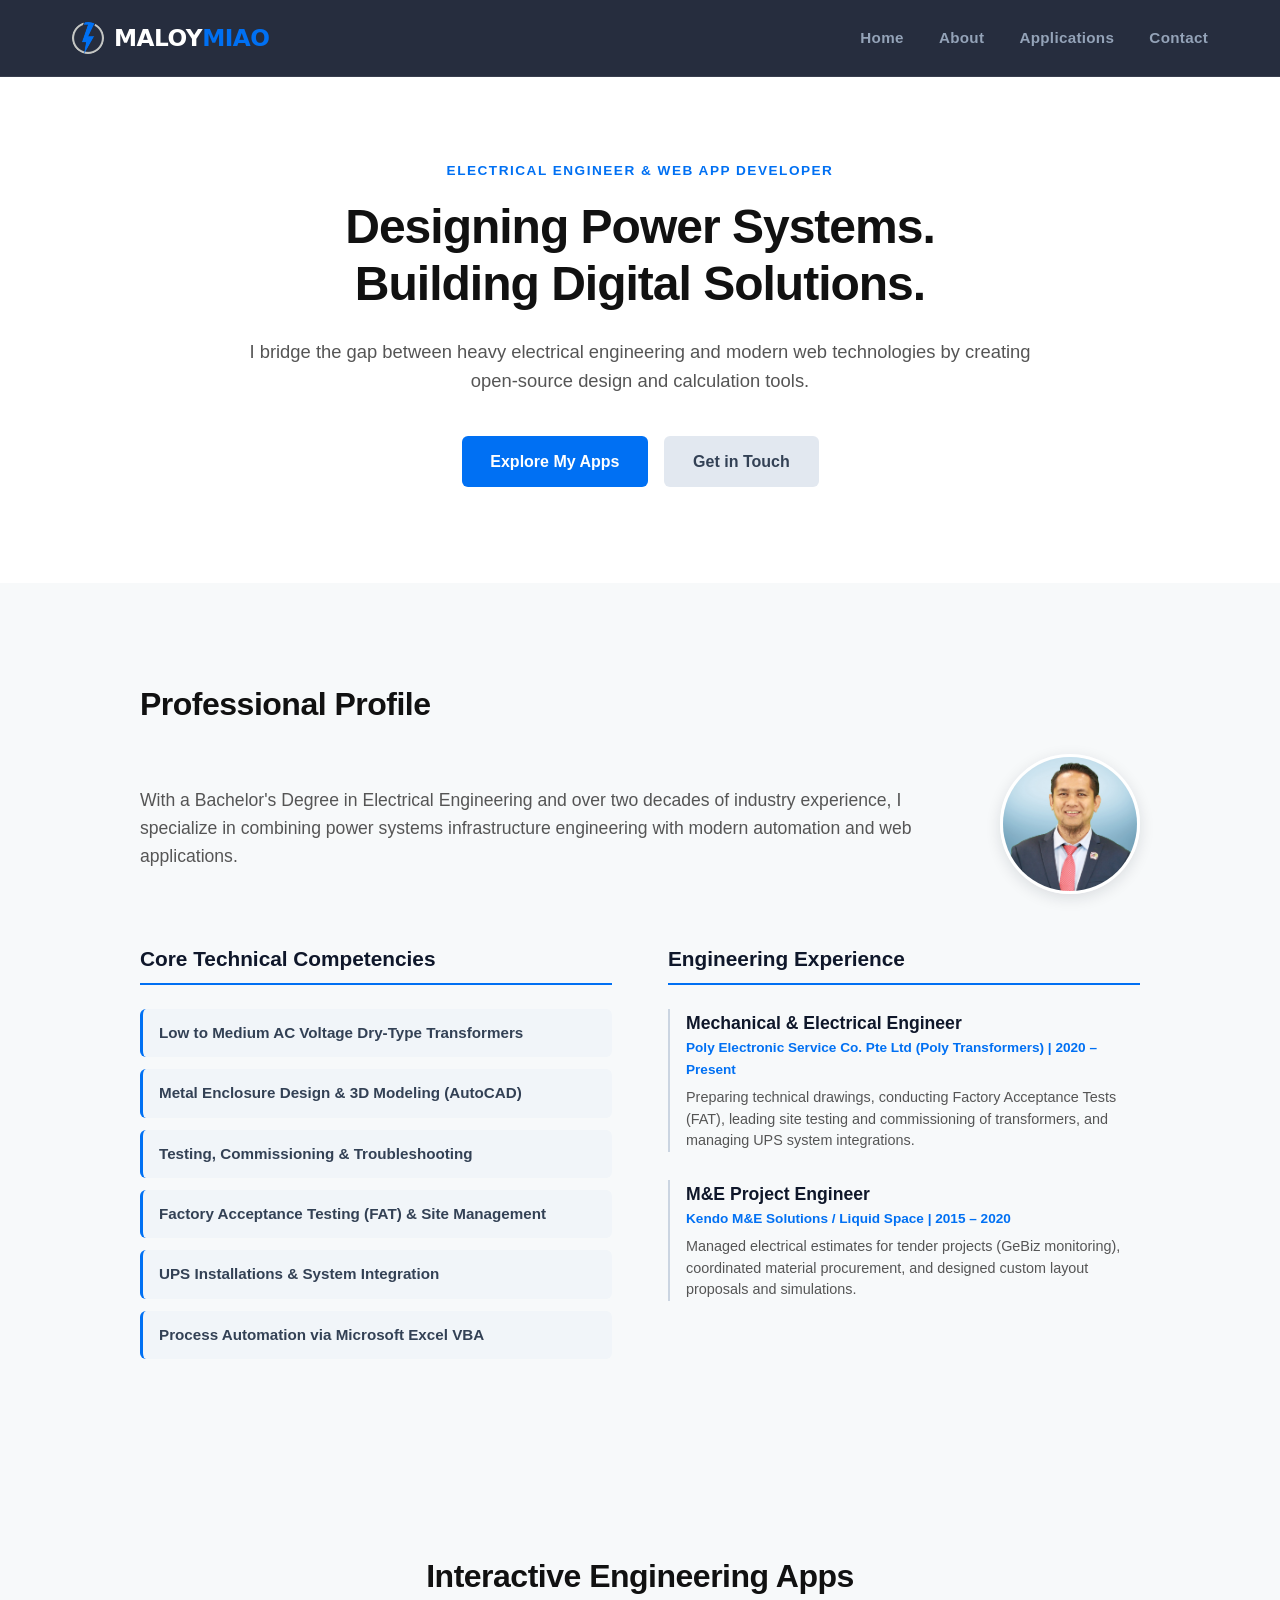
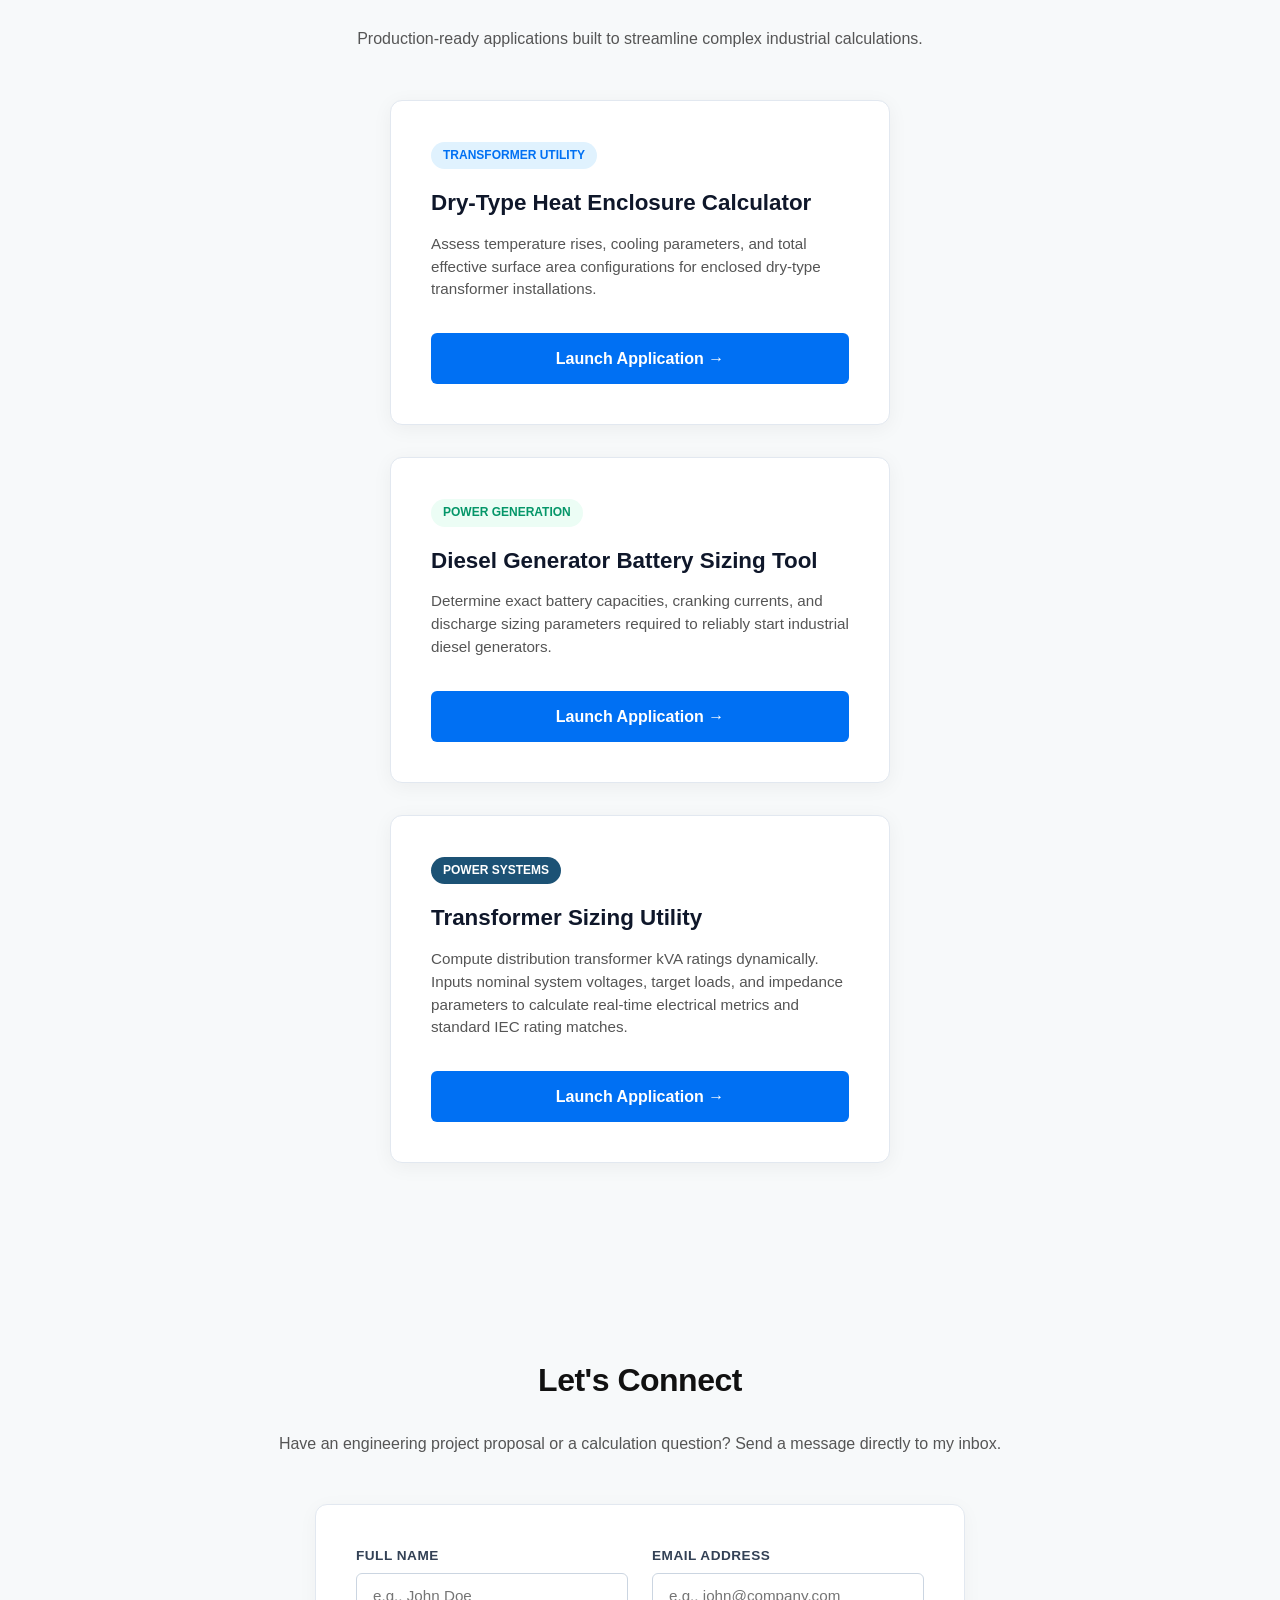
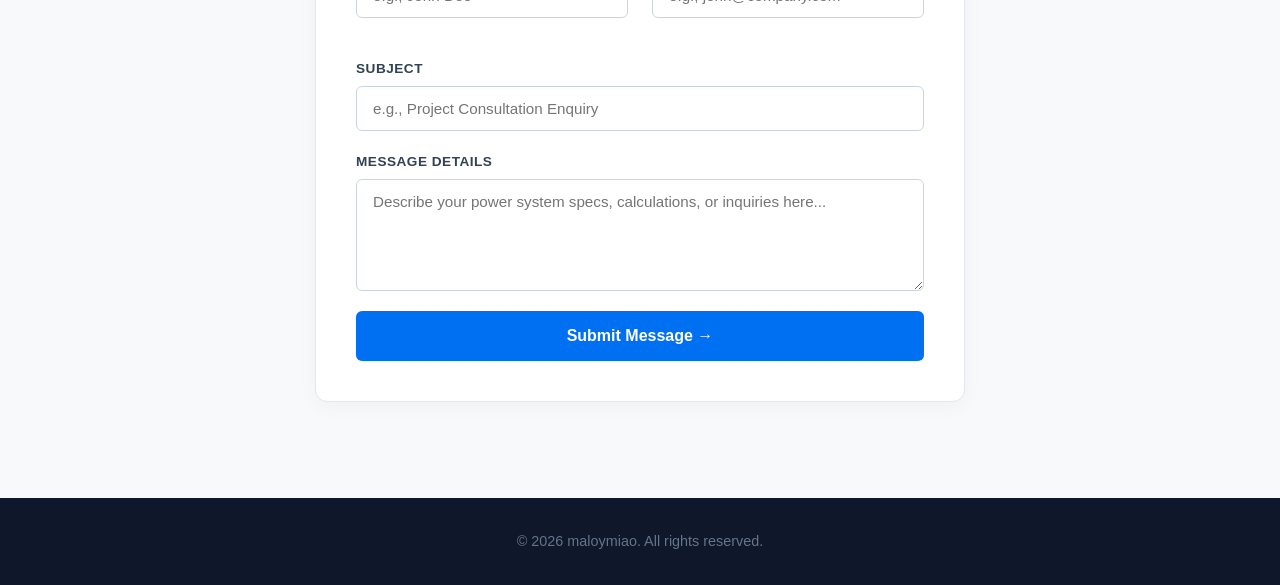
==== index.html @ cc3f3208 "Add files via upload" ====
<!DOCTYPE html>
<html lang="en">
<head>
    <meta charset="UTF-8">
    <meta name="viewport" content="width=device-width, initial-scale=1.0">
    <title>Maloy Miao | Electrical Engineer & Developer</title>
    <link rel="stylesheet" href="styles.css">
</head>
<body>

    <!-- Navigation Bar -->
    <header>
        <nav class="navbar">
        <!-- Responsive Logo Image and Brand Text Block -->
        <a href="#" style="display: flex; align-items: center; gap: 10px; text-decoration: none !important;">
            <img src="my-logo.png" alt="MaloyMiao Logo" style="width: 32px; height: 32px; object-fit: contain; border-radius: 50%;">
            <span style="color: #ffffff !important; font-size: 1.45rem !important; font-weight: 900 !important; text-transform: uppercase !important; font-family: system-ui, -apple-system, sans-serif !important; letter-spacing: -0.5px !important;">
                MALOY<b style="color: #0070f3 !important; font-weight: 900 !important;">MIAO</b>
            </span>
        </a>

            <ul class="nav-links">
                <li><a href="#home">Home</a></li>
                <li><a href="#about">About</a></li>
                <li><a href="#applications">Applications</a></li>
                <li><a href="#contact">Contact</a></li>
            </ul>
        </nav>
    </header>

    <!-- Hero Section -->
    <section id="home" class="hero-section">
        <div class="hero-container">
            <p class="hero-subtitle">Electrical Engineer & Web App Developer</p>
            <h1 class="hero-title">Designing Power Systems.<br>Building Digital Solutions.</h1>
            <p class="hero-description">I bridge the gap between heavy electrical engineering and modern web technologies by creating open-source design and calculation tools.</p>
            <div class="hero-buttons">
                <a href="#applications" class="btn btn-primary">Explore My Apps</a>
                <a href="#contact" class="btn btn-secondary">Get in Touch</a>
            </div>
        </div>
    </section>

    <!-- Professional Profile Section -->
    <section id="about" class="about-section">
        <div class="section-container text-left-align">
            <h2>Professional Profile</h2>
            
            <!-- Top Layout Row: Bio Intro text next to your Photo -->
            <div class="profile-intro-row">
                <p class="section-intro">With a Bachelor's Degree in Electrical Engineering and over two decades of industry experience, I specialize in combining power systems infrastructure engineering with modern automation and web applications.</p>
                
                <div class="profile-photo-wrapper">
                    <img src="profile.jpg" alt="Marlon Cabargada" class="profile-inline-image">
                </div>
            </div>
            
            <!-- Bottom Layout Row: Two Columns for Core Competencies and Experience -->
            <div class="about-flex-layout">
                <!-- Left Column: Core Focus Areas -->
                <div class="about-column">
                    <h3>Core Technical Competencies</h3>
                    <ul class="skills-tags-list">
                        <li>Low to Medium AC Voltage Dry-Type Transformers</li>
                        <li>Metal Enclosure Design & 3D Modeling (AutoCAD)</li>
                        <li>Testing, Commissioning & Troubleshooting</li>
                        <li>Factory Acceptance Testing (FAT) & Site Management</li>
                        <li>UPS Installations & System Integration</li>
                        <li>Process Automation via Microsoft Excel VBA</li>
                    </ul>
                </div>

                <!-- Right Column: Timeline History -->
                <div class="about-column">
                    <h3>Engineering Experience</h3>
                    <div class="timeline-item">
                        <h4>Mechanical & Electrical Engineer</h4>
                        <p class="company-sub">Poly Electronic Service Co. Pte Ltd (Poly Transformers) | 2020 – Present</p>
                        <p class="role-desc">Preparing technical drawings, conducting Factory Acceptance Tests (FAT), leading site testing and commissioning of transformers, and managing UPS system integrations.</p>
                    </div>
                    <div class="timeline-item">
                        <h4>M&E Project Engineer</h4>
                        <p class="company-sub">Kendo M&E Solutions / Liquid Space | 2015 – 2020</p>
                        <p class="role-desc">Managed electrical estimates for tender projects (GeBiz monitoring), coordinated material procurement, and designed custom layout proposals and simulations.</p>
                    </div>
                </div>
            </div>
        </div>
    </section>

        <!-- Engineering Utilities Section -->
    <section id="applications" class="apps-section">
        <div class="section-container">
            <h2>Interactive Engineering Apps</h2>
            <p class="section-subtitle">Production-ready applications built to streamline complex industrial calculations.</p>
            
            <div class="apps-grid">
                <!-- App Link Card 1: Transformer Heat Enclosure -->
                <div class="app-link-card">
                    <div class="card-badge">Transformer Utility</div>
                    <h3>Dry-Type Heat Enclosure Calculator</h3>
                    <p>Assess temperature rises, cooling parameters, and total effective surface area configurations for enclosed dry-type transformer installations.</p>
                    <a href="calculator.html" class="btn btn-app-link" target="_blank">Launch Application &rarr;</a>
                </div>

                <!-- App Link Card 2: Battery Sizing Utility -->
                <div class="app-link-card">
                    <div class="card-badge bg-battery">Power Generation</div>
                    <h3>Diesel Generator Battery Sizing Tool</h3>
                    <p>Determine exact battery capacities, cranking currents, and discharge sizing parameters required to reliably start industrial diesel generators.</p>
                    <a href="battery-calculator.html" class="btn btn-app-link btn-battery" target="_blank">Launch Application &rarr;</a>
                </div>

                <!-- App Link Card 3: Distribution Transformer Sizing -->
                            <!-- Application Link Card 3: Transformer Sizing -->
                <div class="app-link-card">
                    <div class="card-badge bg-request" style="background-color: #1c5275; color: #ffffff; display: inline-block; padding: 0.25rem 0.75rem; border-radius: 9999px; font-size: 0.75rem; font-weight: 700; text-transform: uppercase; margin-bottom: 1rem;">Power Systems</div>
                    <h3>Transformer Sizing Utility</h3>
                    <p>Compute distribution transformer kVA ratings dynamically. Inputs nominal system voltages, target loads, and impedance parameters to calculate real-time electrical metrics and standard IEC rating matches.</p>
                    <a href="txsizing-calc.html" class="btn btn-app-link btn-request">Launch Application &rarr;</a>
                </div>
            </div>
        </div>
    </section>

        <!-- Interactive Contact Section Component -->
    <section id="contact" class="contact-section">
        <div class="section-container">
            <h2>Let's Connect</h2>
            <p class="section-subtitle">Have an engineering project proposal or a calculation question? Send a message directly to my inbox.</p>
            
            <!-- Professional Contact Form Grid -->
            <form action="https://formspree.io/f/xaqgovdq" method="POST" class="portfolio-contact-form">
                <div class="form-row-twin">
                    <div class="form-input-block">
                        <label for="client-name">Full Name</label>
                        <input type="text" id="client-name" name="name" placeholder="e.g., John Doe" required>
                    </div>
                    <div class="form-input-block">
                        <label for="client-email">Email Address</label>
                        <input type="email" id="client-email" name="_replyto" placeholder="e.g., john@company.com" required>
                    </div>
                </div>

                <div class="form-input-block">
                    <label for="client-subject">Subject</label>
                    <input type="text" id="client-subject" name="subject" placeholder="e.g., Project Consultation Enquiry" required>
                </div>

                <div class="form-input-block">
                    <label for="client-message">Message Details</label>
                    <textarea id="client-message" name="message" rows="5" placeholder="Describe your power system specs, calculations, or inquiries here..." required></textarea>
                </div>

                <!-- Hidden form configuration setting to prevent spam bots -->
                <input type="text" name="_gotcha" style="display:none">

                <button type="submit" class="btn btn-primary btn-form-submit">Submit Message &rarr;</button>
            </form>
        </div>
    </section>

    <!-- Footer -->
    <footer>
        <p>&copy; 2026 maloymiao. All rights reserved.</p>
    </footer>

    <script src="script.js"></script>
</body>
</html>
---- styles.css ----
/* Global Styling Variables */
:root {
    --primary-color: #0070f3; /* Engineering Blue */
    --text-main: #111111;
    --text-muted: #555555;
    --bg-light: #f7f9fa;
    --bg-white: #ffffff;
    --navbar-bg: #0f172a; /* Sleek Deep Slate */
}

/* Reset Defaults */
* {
    margin: 0;
    padding: 0;
    box-sizing: border-box;
}

body {
    font-family: -apple-system, BlinkMacSystemFont, "Segoe UI", Roboto, Helvetica, Arial, sans-serif;
    color: var(--text-main);
    background-color: var(--bg-light);
    line-height: 1.6;
}

/* Navigation Menu - Glassmorphism Engineering Style */
header {
    background-color: rgba(15, 23, 42, 0.9); /* Transparent Deep Slate */
    backdrop-filter: blur(12px); /* Blurred glass effect */
    -webkit-backdrop-filter: blur(12px);
    position: fixed;
    width: 100%;
    top: 0;
    z-index: 1000;
    border-bottom: 1px solid rgba(255, 255, 255, 0.08);
    transition: all 0.3s ease;
}

/* Scroll Active State (Triggered by JavaScript) */
header.scroll-active {
    background-color: #0f172a; /* Solid dark color when scrolling */
    border-bottom: 2px solid var(--primary-color); /* Electrical blue accent line */
    box-shadow: 0 4px 20px rgba(0, 0, 0, 0.15);
    padding: -0.2rem 0; /* Shrinks the navbar slightly on scroll */
}

.navbar {
    max-width: 1200px;
    margin: 0 auto;
    display: flex;
    justify-content: space-between;
    align-items: center;
    padding: 1.2rem 2rem;
    transition: padding 0.3s ease;
    flex-wrap: wrap; /* Allows wrapping on smaller screens */
}

header.scroll-active .navbar {
    padding: 0.9rem 2rem; /* Smooth size transformation */
}

.logo {
    color: #ffffff;
    font-size: 1.4rem;
    font-weight: 800;
    letter-spacing: -0.5px;
    text-transform: uppercase;
    font-family: system-ui, -apple-system, sans-serif;
}

.logo span {
    color: var(--primary-color);
    position: relative;
}

/* Subtle circuit node dot indicator over the logo name */
.logo span::after {
    content: '';
    position: absolute;
    width: 5px;
    height: 5px;
    background-color: #059669; /* Battery Green Node */
    border-radius: 50%;
    top: -2px;
    right: -7px;
}

.nav-links {
    display: flex;
    list-style: none;
    gap: 2.2rem;
}

.nav-links a {
    color: #94a3b8; /* Muted Slate */
    text-decoration: none;
    font-size: 0.95rem;
    font-weight: 600;
    letter-spacing: 0.3px;
    transition: all 0.2s ease;
    position: relative;
    padding: 0.4rem 0;
}

/* Interactive sliding circuit line indicator below links on hover */
.nav-links a::after {
    content: '';
    position: absolute;
    bottom: 0;
    left: 0;
    width: 0;
    height: 2px;
    background-color: var(--primary-color);
    transition: width 0.2s ease;
}

.nav-links a:hover {
    color: #ffffff;
}

.nav-links a:hover::after {
    width: 100%;
}

/* Hero Banner Layout */
.hero-section {
    padding: 10rem 2rem 6rem;
    background-color: var(--bg-white);
    display: flex;
    justify-content: center;
    text-align: center;
}

.hero-container {
    max-width: 800px;
}

.hero-subtitle {
    color: var(--primary-color);
    font-weight: 600;
    text-transform: uppercase;
    font-size: 0.85rem;
    letter-spacing: 1.5px;
    margin-bottom: 1rem;
}

.hero-title {
    font-size: 3rem;
    font-weight: 800;
    line-height: 1.2;
    letter-spacing: -1px;
    margin-bottom: 1.5rem;
}

.hero-description {
    font-size: 1.15rem;
    color: var(--text-muted);
    margin-bottom: 2.5rem;
}

/* Standard Buttons */
.hero-buttons {
    display: flex;
    gap: 1rem;
    justify-content: center;
}

.btn {
    display: inline-block;
    padding: 0.8rem 1.8rem;
    font-weight: 600;
    border-radius: 6px;
    text-decoration: none;
    transition: all 0.2s;
}

.btn-primary {
    background-color: var(--primary-color);
    color: #ffffff;
}

.btn-primary:hover {
    background-color: #0051b3;
}

.btn-secondary {
    background-color: #e2e8f0;
    color: #334155;
}

.btn-secondary:hover {
    background-color: #cbd5e1;
}

/* Sections Structure */
.about-section, .apps-section, .contact-section {
    padding: 6rem 2rem;
}

.section-container {
    max-width: 1000px;
    margin: 0 auto;
    text-align: center;
}

h2 {
    font-size: 2rem;
    font-weight: 700;
    margin-bottom: 1.5rem;
    letter-spacing: -0.5px;
}

.section-subtitle {
    color: var(--text-muted);
    margin-bottom: 3rem;
}

/* Placeholder Application Card */
/* Updated App Layout Grid */
.apps-grid {
    display: flex;
    flex-wrap: wrap;
    gap: 2rem;
    justify-content: center;
    margin-top: 2rem;
}

/* Custom Alternative Badge Colors */
.card-badge.bg-battery {
    background-color: #ecfdf5;
    color: #059669; /* Battery Green Accent */
}

.btn-battery {
    background-color: #059669;
}

.btn-battery:hover {
    background-color: #047857;
}

.placeholder-card {
    background-color: var(--bg-white);
    border: 2px dashed #cbd5e1;
    border-radius: 8px;
    padding: 3rem;
    max-width: 450px;
    width: 100%;
}

.placeholder-card h3 {
    margin-bottom: 0.5rem;
    color: #64748b;
}

/* Footer Section */
footer {
    background-color: var(--navbar-bg);
    color: #64748b;
    text-align: center;
    padding: 2rem;
    font-size: 0.9rem;
}
/* Calculator Grid & Layout Styling */
.calculation-card {
    background-color: var(--bg-white);
    border: 1px solid #e2e8f0;
    border-radius: 12px;
    padding: 2.5rem;
    max-width: 600px;
    width: 100%;
    text-align: left;
    box-shadow: 0 4px 20px rgba(0, 0, 0, 0.05);
}

.app-card-header h3 {
    font-size: 1.4rem;
    color: var(--navbar-bg);
    margin-bottom: 0.25rem;
}

.card-subtitle {
    font-size: 0.9rem;
    color: var(--text-muted);
    margin-bottom: 2rem;
}

/* Forms and Typography Blocks */
.engineering-form {
    display: flex;
    flex-direction: column;
    gap: 1.25rem;
}

.form-group {
    display: flex;
    flex-direction: column;
    gap: 0.4rem;
    flex: 1;
}

.form-group label {
    font-size: 0.85rem;
    font-weight: 600;
    color: #334155;
}

.form-group-title {
    font-size: 0.85rem;
    font-weight: 700;
    text-transform: uppercase;
    letter-spacing: 0.5px;
    color: var(--primary-color);
    margin-top: 0.5rem;
}

/* Custom Interactive Intputs */
.eng-input, .eng-select {
    width: 100%;
    padding: 0.75rem 1rem;
    border: 1.5px solid #cbd5e1;
    border-radius: 6px;
    font-size: 1rem;
    outline: none;
    transition: border-color 0.2s;
}

.eng-input:focus, .eng-select:focus {
    border-color: var(--primary-color);
}

.ambient-style {
    background-color: #fffbeb;
    border-color: #fef3c7;
}

.ambient-style:focus {
    border-color: #d97706;
}

.form-twin-row, .form-triple-row {
    display: flex;
    gap: 1rem;
}

/* Button & Calculation Outputs */
.btn-calc {
    background-color: var(--navbar-bg);
    color: #ffffff;
    width: 100%;
    border: none;
    cursor: pointer;
    padding: 1rem;
    margin-top: 0.5rem;
}

.btn-calc:hover {
    background-color: var(--primary-color);
}

.results-display {
    margin-top: 2rem;
    padding: 1.5rem;
    background-color: #f8fafc;
    border-left: 4px solid var(--primary-color);
    border-radius: 4px;
}

.results-display h4 {
    margin-bottom: 1rem;
    color: var(--navbar-bg);
}

.result-metric {
    display: flex;
    justify-content: space-between;
    padding: 0.5rem 0;
    border-bottom: 1px solid #e2e8f0;
}

.result-metric:last-child {
    border-bottom: none;
}

.text-alert {
    color: #b91c1c;
}

.hidden {
    display: none;
}
/* App Link Card Styling Layout */
.app-link-card {
    background-color: var(--bg-white);
    border: 1px solid #e2e8f0;
    border-radius: 12px;
    padding: 2.5rem;
    max-width: 500px;
    width: 100%;
    text-align: left;
    box-shadow: 0 4px 20px rgba(0, 0, 0, 0.05);
    position: relative;
}

.card-badge {
    display: inline-block;
    background-color: #e0f2fe;
    color: var(--primary-color);
    font-size: 0.75rem;
    font-weight: 700;
    padding: 0.25rem 0.75rem;
    border-radius: 50px;
    margin-bottom: 1rem;
    text-transform: uppercase;
}

.app-link-card h3 {
    font-size: 1.4rem;
    color: var(--navbar-bg);
    margin-bottom: 0.75rem;
}

.app-link-card p {
    color: var(--text-muted);
    font-size: 0.95rem;
    margin-bottom: 2rem;
    line-height: 1.5;
}

.btn-app-link {
    background-color: var(--primary-color);
    color: #ffffff;
    display: block;
    text-align: center;
    border: none;
}

.btn-app-link:hover {
    background-color: var(--navbar-bg);
}
/* Navigation Link Back to Home */
.nav-control-header {
    width: 100%;
    max-width: 390px;
    margin: 15px auto 12px;
    text-align: left;
    padding: 0 10px;
}

.back-home-link {
    display: inline-block;
    color: #1a759f; /* Transformer Blue theme color */
    text-decoration: none;
    font-size: 13px;
    font-weight: 700;
    padding: 6px 12px;
    background-color: rgba(255, 255, 255, 0.9);
    border: 1px solid rgba(26, 117, 159, 0.3);
    border-radius: 8px;
    transition: all 0.2s ease;
}

.back-home-link:hover {
    background-color: #1a759f;
    color: #ffffff;
    border-color: #1a759f;
    box-shadow: 0 2px 8px rgba(26, 117, 159, 0.2);
}
/* Professional Background Component Layout */
.text-left-align {
    text-align: left !important;
}

.section-intro {
    font-size: 1.1rem;
    color: var(--text-muted);
    margin-bottom: 3rem;
    max-width: 900px;
}

.about-flex-layout {
    display: flex;
    gap: 3.5rem;
    flex-wrap: wrap;
}

.about-column {
    flex: 1;
    min-width: 300px;
}

.about-column h3 {
    font-size: 1.3rem;
    color: var(--navbar-bg);
    margin-bottom: 1.5rem;
    border-bottom: 2px solid var(--primary-color);
    padding-bottom: 0.5rem;
}

/* Competency Grid Badges */
.skills-tags-list {
    list-style: none;
    display: flex;
    flex-direction: column;
    gap: 0.75rem;
}

.skills-tags-list li {
    background-color: #f1f5f9;
    padding: 0.75rem 1rem;
    border-radius: 6px;
    font-size: 0.95rem;
    font-weight: 600;
    color: #334155;
    border-left: 3px solid var(--primary-color);
}

/* Professional Timeline Nodes */
.timeline-item {
    margin-bottom: 1.75rem;
    padding-left: 1rem;
    border-left: 2px solid #cbd5e1;
}

.timeline-item h4 {
    font-size: 1.1rem;
    color: var(--navbar-bg);
}

.company-sub {
    font-size: 0.85rem;
    color: var(--primary-color);
    font-weight: 600;
    margin-bottom: 0.4rem;
}

.role-desc {
    font-size: 0.9rem;
    color: var(--text-muted);
    line-height: 1.5;
}
/* Interactive Contact Form Styling and Layouts */
.portfolio-contact-form {
    max-width: 650px;
    margin: 0 auto;
    text-align: left;
    background-color: var(--bg-white);
    padding: 2.5rem;
    border-radius: 12px;
    border: 1px solid #e2e8f0;
    box-shadow: 0 4px 20px rgba(15, 23, 42, 0.04);
}

.form-row-twin {
    display: flex;
    gap: 1.5rem;
    flex-wrap: wrap;
    margin-bottom: 1.25rem;
}

.form-input-block {
    display: flex;
    flex-direction: column;
    gap: 0.4rem;
    flex: 1;
    min-width: 250px;
    margin-bottom: 1.25rem;
}

.form-input-block label {
    font-size: 0.85rem;
    font-weight: 700;
    color: #334155;
    text-transform: uppercase;
    letter-spacing: 0.5px;
}

.form-input-block input, .form-input-block textarea {
    width: 100%;
    padding: 0.8rem 1rem;
    border: 1.5px solid #cbd5e1;
    border-radius: 6px;
    font-size: 0.95rem;
    font-family: inherit;
    outline: none;
    transition: all 0.2s ease;
}

.form-input-block input:focus, .form-input-block textarea:focus {
    border-color: var(--primary-color) !important;
    box-shadow: 0 0 0 4px rgba(0, 112, 243, 0.15) !important;
}

.btn-form-submit {
    width: 100%;
    border: none;
    cursor: pointer;
    text-align: center;
    padding: 1rem;
    font-size: 1rem;
}
/* Top Layout Intro Alignment */
.profile-intro-row {
    display: flex;
    justify-content: space-between;
    align-items: center;
    gap: 2rem;
    margin-bottom: 2.5rem;
}

.profile-intro-row .section-intro {
    margin-bottom: 0;
    flex: 1;
}

.profile-photo-wrapper {
    flex-shrink: 0;
}

.profile-inline-image {
    width: 140px;              
    height: 140px;
    object-fit: cover;         
    border-radius: 50%;        
    border: 3px solid #ffffff;
    box-shadow: 0 4px 15px rgba(15, 23, 42, 0.12);
}
/* Professional Mobile Responsiveness Patch */
/* Mobile Viewport Layout Overhaul */
@media (max-width: 768px) {
    /* Forces the header to expand down to fit two rows naturally */
    .navbar {
        flex-direction: column !important; 
        align-items: center !important;
        justify-content: center !important;
        padding: 1rem 0 !important;
        gap: 0.8rem !important; /* Creates a clean vertical gap between logo and links */
    }

    /* Centers your links and forces them into a flexible wrapped row block underneath */
    .nav-links {
        display: flex !important;
        flex-direction: row !important;
        flex-wrap: wrap !important; 
        justify-content: center !important;
        gap: 1rem !important; /* Tightens the horizontal space between menu buttons */
        width: 100% !important;
        padding: 0 !important;
        margin: 0 !important;
    }

    /* Sets a slightly more compact text font sizing for phone screens */
    .nav-links a {
        font-size: 0.9rem !important;
        white-space: nowrap !important; /* Keeps individual words like "Applications" from splitting */
    }

    /* Keep your existing body layout overrides intact below */
    .about-flex-layout {
        flex-direction: column;
        gap: 2rem;
    }

    .profile-photo-wrapper {
        justify-content: center;
        margin-bottom: 1rem;
    }

    .portfolio-contact-form {
        padding: 1.5rem;
    }

    .form-row-twin {
        flex-direction: column;
        gap: 0;
    }

    .hero-title {
        font-size: 2.2rem;
    }
}
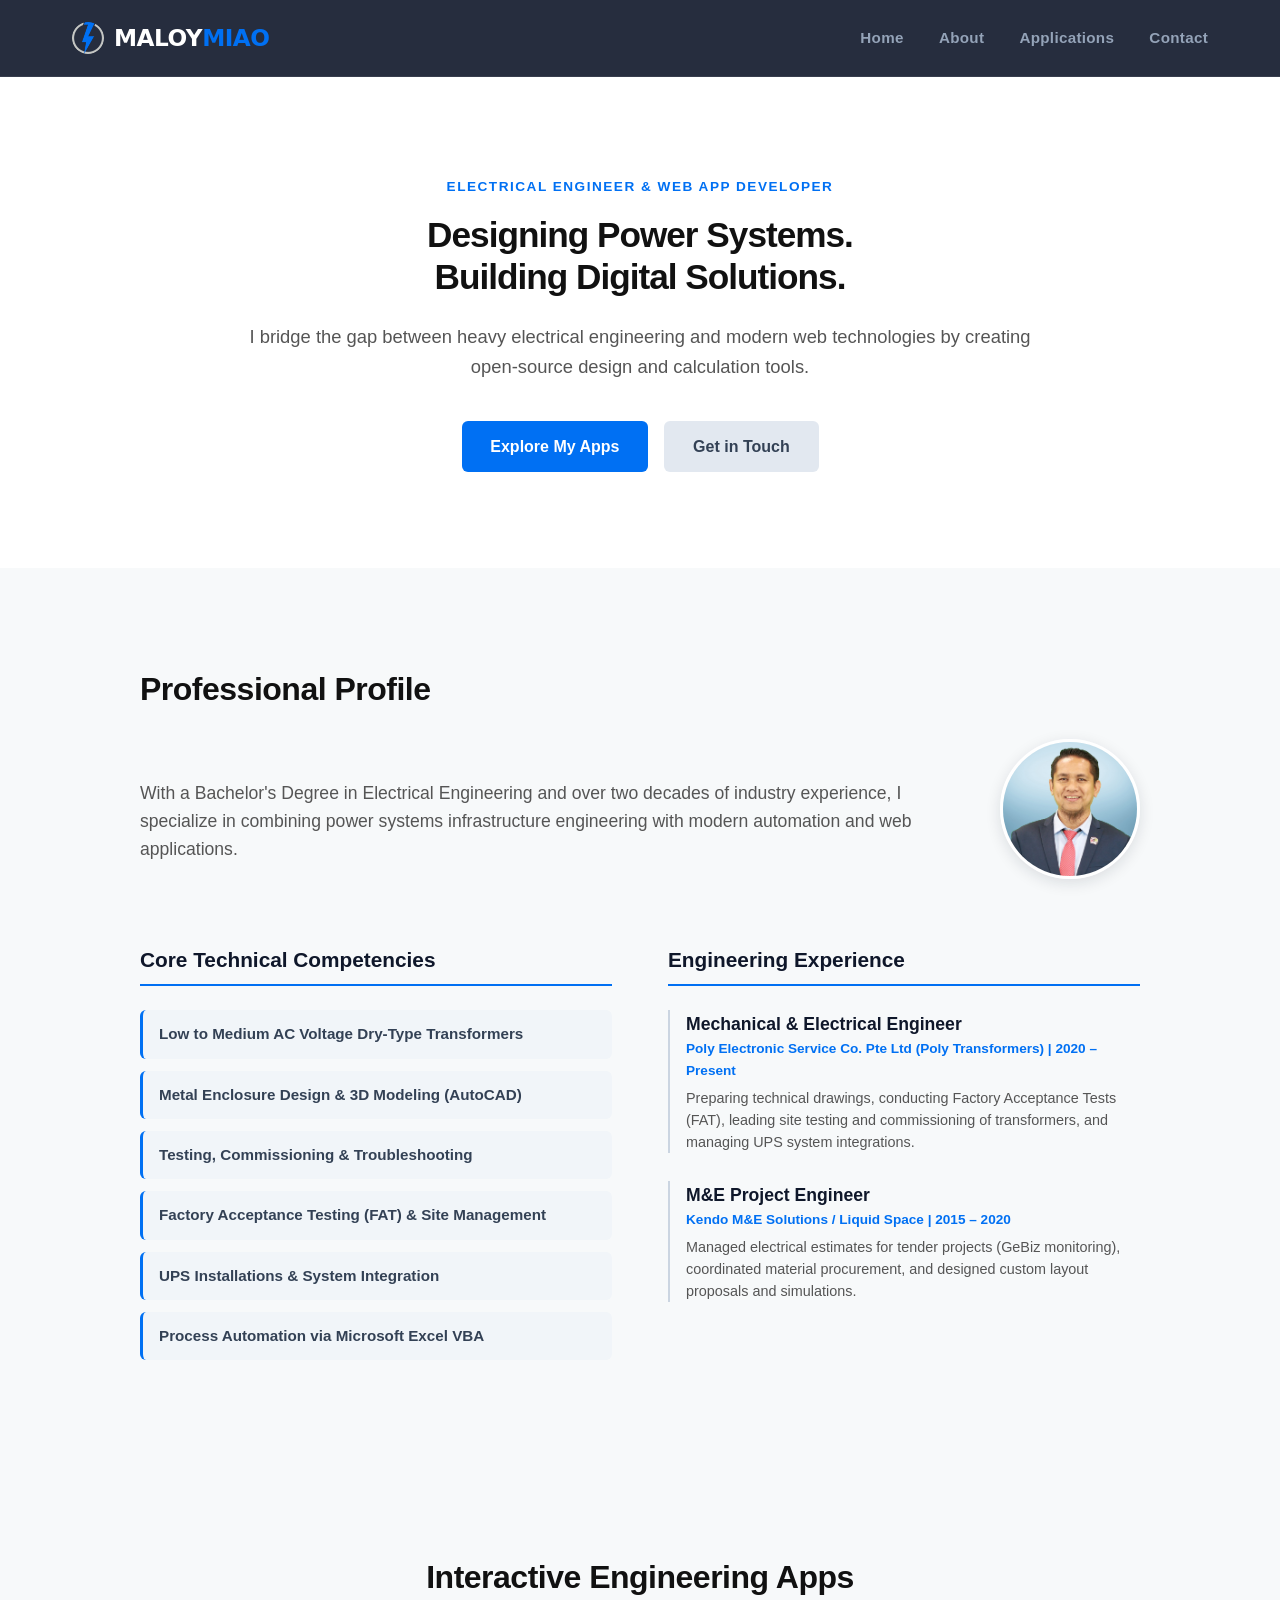
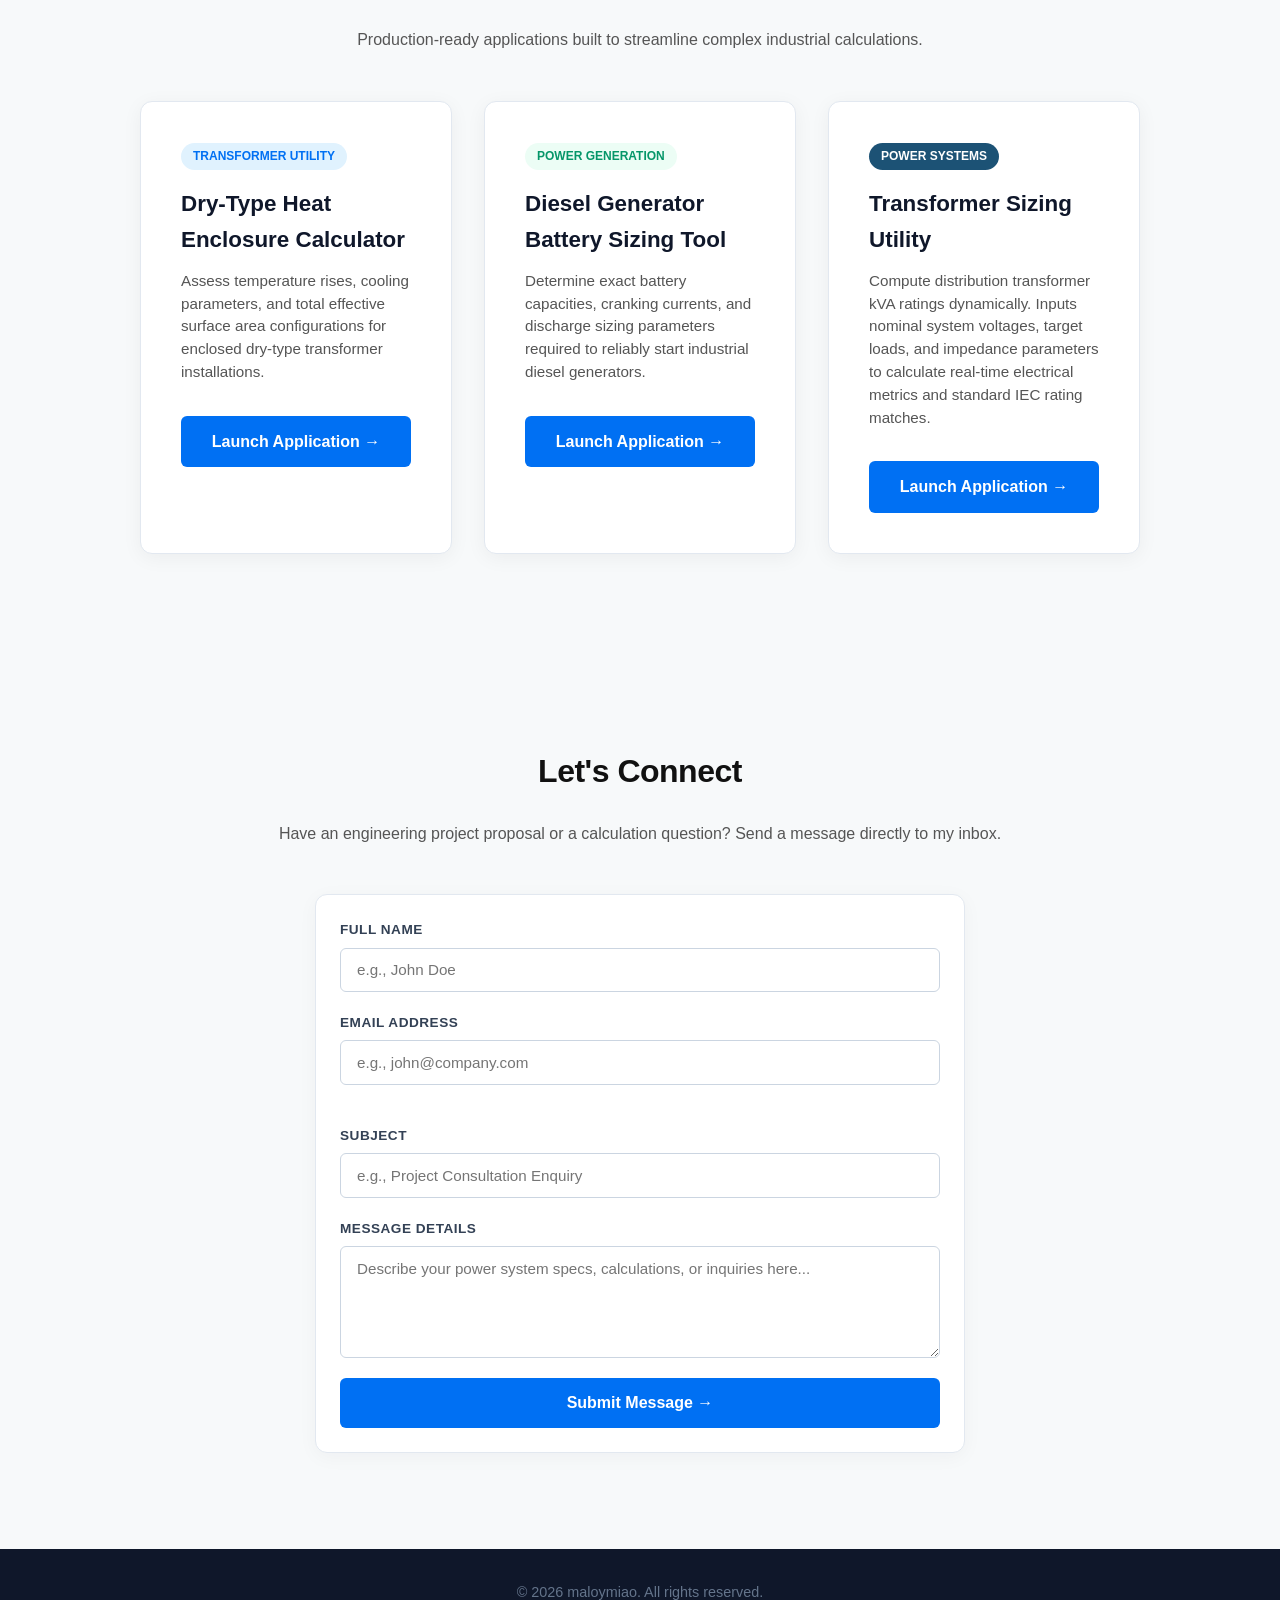
==== commit 0799cd4b: "Update index.html" ====
--- a/index.html
+++ b/index.html
@@ -100,7 +100,7 @@
                     <div class="card-badge">Transformer Utility</div>
                     <h3>Dry-Type Heat Enclosure Calculator</h3>
                     <p>Assess temperature rises, cooling parameters, and total effective surface area configurations for enclosed dry-type transformer installations.</p>
-                    <a href="calculator.html" class="btn btn-app-link" target="_blank">Launch Application &rarr;</a>
+                    <a href="calculator.html" class="btn btn-app-link">Launch Application &rarr;</a>
                 </div>
 
                 <!-- App Link Card 2: Battery Sizing Utility -->
@@ -108,7 +108,7 @@
                     <div class="card-badge bg-battery">Power Generation</div>
                     <h3>Diesel Generator Battery Sizing Tool</h3>
                     <p>Determine exact battery capacities, cranking currents, and discharge sizing parameters required to reliably start industrial diesel generators.</p>
-                    <a href="battery-calculator.html" class="btn btn-app-link btn-battery" target="_blank">Launch Application &rarr;</a>
+                    <a href="battery-calculator.html" class="btn btn-app-link btn-battery">Launch Application &rarr;</a>
                 </div>
 
                 <!-- App Link Card 3: Distribution Transformer Sizing -->
--- a/styles.css
+++ b/styles.css
@@ -1,681 +1,671 @@
-/* Global Styling Variables */
-:root {
-    --primary-color: #0070f3; /* Engineering Blue */
-    --text-main: #111111;
-    --text-muted: #555555;
-    --bg-light: #f7f9fa;
-    --bg-white: #ffffff;
-    --navbar-bg: #0f172a; /* Sleek Deep Slate */
-}
-
-/* Reset Defaults */
-* {
-    margin: 0;
-    padding: 0;
-    box-sizing: border-box;
-}
-
-body {
-    font-family: -apple-system, BlinkMacSystemFont, "Segoe UI", Roboto, Helvetica, Arial, sans-serif;
-    color: var(--text-main);
-    background-color: var(--bg-light);
-    line-height: 1.6;
-}
-
-/* Navigation Menu - Glassmorphism Engineering Style */
-header {
-    background-color: rgba(15, 23, 42, 0.9); /* Transparent Deep Slate */
-    backdrop-filter: blur(12px); /* Blurred glass effect */
-    -webkit-backdrop-filter: blur(12px);
-    position: fixed;
-    width: 100%;
-    top: 0;
-    z-index: 1000;
-    border-bottom: 1px solid rgba(255, 255, 255, 0.08);
-    transition: all 0.3s ease;
-}
-
-/* Scroll Active State (Triggered by JavaScript) */
-header.scroll-active {
-    background-color: #0f172a; /* Solid dark color when scrolling */
-    border-bottom: 2px solid var(--primary-color); /* Electrical blue accent line */
-    box-shadow: 0 4px 20px rgba(0, 0, 0, 0.15);
-    padding: -0.2rem 0; /* Shrinks the navbar slightly on scroll */
-}
-
-.navbar {
-    max-width: 1200px;
-    margin: 0 auto;
-    display: flex;
-    justify-content: space-between;
-    align-items: center;
-    padding: 1.2rem 2rem;
-    transition: padding 0.3s ease;
-    flex-wrap: wrap; /* Allows wrapping on smaller screens */
-}
-
-header.scroll-active .navbar {
-    padding: 0.9rem 2rem; /* Smooth size transformation */
-}
-
-.logo {
-    color: #ffffff;
-    font-size: 1.4rem;
-    font-weight: 800;
-    letter-spacing: -0.5px;
-    text-transform: uppercase;
-    font-family: system-ui, -apple-system, sans-serif;
-}
-
-.logo span {
-    color: var(--primary-color);
-    position: relative;
-}
-
-/* Subtle circuit node dot indicator over the logo name */
-.logo span::after {
-    content: '';
-    position: absolute;
-    width: 5px;
-    height: 5px;
-    background-color: #059669; /* Battery Green Node */
-    border-radius: 50%;
-    top: -2px;
-    right: -7px;
-}
-
-.nav-links {
-    display: flex;
-    list-style: none;
-    gap: 2.2rem;
-}
-
-.nav-links a {
-    color: #94a3b8; /* Muted Slate */
-    text-decoration: none;
-    font-size: 0.95rem;
-    font-weight: 600;
-    letter-spacing: 0.3px;
-    transition: all 0.2s ease;
-    position: relative;
-    padding: 0.4rem 0;
-}
-
-/* Interactive sliding circuit line indicator below links on hover */
-.nav-links a::after {
-    content: '';
-    position: absolute;
-    bottom: 0;
-    left: 0;
-    width: 0;
-    height: 2px;
-    background-color: var(--primary-color);
-    transition: width 0.2s ease;
-}
-
-.nav-links a:hover {
-    color: #ffffff;
-}
-
-.nav-links a:hover::after {
-    width: 100%;
-}
-
-/* Hero Banner Layout */
-.hero-section {
-    padding: 10rem 2rem 6rem;
-    background-color: var(--bg-white);
-    display: flex;
-    justify-content: center;
-    text-align: center;
-}
-
-.hero-container {
-    max-width: 800px;
-}
-
-.hero-subtitle {
-    color: var(--primary-color);
-    font-weight: 600;
-    text-transform: uppercase;
-    font-size: 0.85rem;
-    letter-spacing: 1.5px;
-    margin-bottom: 1rem;
-}
-
-.hero-title {
-    font-size: 3rem;
-    font-weight: 800;
-    line-height: 1.2;
-    letter-spacing: -1px;
-    margin-bottom: 1.5rem;
-}
-
-.hero-description {
-    font-size: 1.15rem;
-    color: var(--text-muted);
-    margin-bottom: 2.5rem;
-}
-
-/* Standard Buttons */
-.hero-buttons {
-    display: flex;
-    gap: 1rem;
-    justify-content: center;
-}
-
-.btn {
-    display: inline-block;
-    padding: 0.8rem 1.8rem;
-    font-weight: 600;
-    border-radius: 6px;
-    text-decoration: none;
-    transition: all 0.2s;
-}
-
-.btn-primary {
-    background-color: var(--primary-color);
-    color: #ffffff;
-}
-
-.btn-primary:hover {
-    background-color: #0051b3;
-}
-
-.btn-secondary {
-    background-color: #e2e8f0;
-    color: #334155;
-}
-
-.btn-secondary:hover {
-    background-color: #cbd5e1;
-}
-
-/* Sections Structure */
-.about-section, .apps-section, .contact-section {
-    padding: 6rem 2rem;
-}
-
-.section-container {
-    max-width: 1000px;
-    margin: 0 auto;
-    text-align: center;
-}
-
-h2 {
-    font-size: 2rem;
-    font-weight: 700;
-    margin-bottom: 1.5rem;
-    letter-spacing: -0.5px;
-}
-
-.section-subtitle {
-    color: var(--text-muted);
-    margin-bottom: 3rem;
-}
-
-/* Placeholder Application Card */
-/* Updated App Layout Grid */
-.apps-grid {
-    display: flex;
-    flex-wrap: wrap;
-    gap: 2rem;
-    justify-content: center;
-    margin-top: 2rem;
-}
-
-/* Custom Alternative Badge Colors */
-.card-badge.bg-battery {
-    background-color: #ecfdf5;
-    color: #059669; /* Battery Green Accent */
-}
-
-.btn-battery {
-    background-color: #059669;
-}
-
-.btn-battery:hover {
-    background-color: #047857;
-}
-
-.placeholder-card {
-    background-color: var(--bg-white);
-    border: 2px dashed #cbd5e1;
-    border-radius: 8px;
-    padding: 3rem;
-    max-width: 450px;
-    width: 100%;
-}
-
-.placeholder-card h3 {
-    margin-bottom: 0.5rem;
-    color: #64748b;
-}
-
-/* Footer Section */
-footer {
-    background-color: var(--navbar-bg);
-    color: #64748b;
-    text-align: center;
-    padding: 2rem;
-    font-size: 0.9rem;
-}
-/* Calculator Grid & Layout Styling */
-.calculation-card {
-    background-color: var(--bg-white);
-    border: 1px solid #e2e8f0;
-    border-radius: 12px;
-    padding: 2.5rem;
-    max-width: 600px;
-    width: 100%;
-    text-align: left;
-    box-shadow: 0 4px 20px rgba(0, 0, 0, 0.05);
-}
-
-.app-card-header h3 {
-    font-size: 1.4rem;
-    color: var(--navbar-bg);
-    margin-bottom: 0.25rem;
-}
-
-.card-subtitle {
-    font-size: 0.9rem;
-    color: var(--text-muted);
-    margin-bottom: 2rem;
-}
-
-/* Forms and Typography Blocks */
-.engineering-form {
-    display: flex;
-    flex-direction: column;
-    gap: 1.25rem;
-}
-
-.form-group {
-    display: flex;
-    flex-direction: column;
-    gap: 0.4rem;
-    flex: 1;
-}
-
-.form-group label {
-    font-size: 0.85rem;
-    font-weight: 600;
-    color: #334155;
-}
-
-.form-group-title {
-    font-size: 0.85rem;
-    font-weight: 700;
-    text-transform: uppercase;
-    letter-spacing: 0.5px;
-    color: var(--primary-color);
-    margin-top: 0.5rem;
-}
-
-/* Custom Interactive Intputs */
-.eng-input, .eng-select {
-    width: 100%;
-    padding: 0.75rem 1rem;
-    border: 1.5px solid #cbd5e1;
-    border-radius: 6px;
-    font-size: 1rem;
-    outline: none;
-    transition: border-color 0.2s;
-}
-
-.eng-input:focus, .eng-select:focus {
-    border-color: var(--primary-color);
-}
-
-.ambient-style {
-    background-color: #fffbeb;
-    border-color: #fef3c7;
-}
-
-.ambient-style:focus {
-    border-color: #d97706;
-}
-
-.form-twin-row, .form-triple-row {
-    display: flex;
-    gap: 1rem;
-}
-
-/* Button & Calculation Outputs */
-.btn-calc {
-    background-color: var(--navbar-bg);
-    color: #ffffff;
-    width: 100%;
-    border: none;
-    cursor: pointer;
-    padding: 1rem;
-    margin-top: 0.5rem;
-}
-
-.btn-calc:hover {
-    background-color: var(--primary-color);
-}
-
-.results-display {
-    margin-top: 2rem;
-    padding: 1.5rem;
-    background-color: #f8fafc;
-    border-left: 4px solid var(--primary-color);
-    border-radius: 4px;
-}
-
-.results-display h4 {
-    margin-bottom: 1rem;
-    color: var(--navbar-bg);
-}
-
-.result-metric {
-    display: flex;
-    justify-content: space-between;
-    padding: 0.5rem 0;
-    border-bottom: 1px solid #e2e8f0;
-}
-
-.result-metric:last-child {
-    border-bottom: none;
-}
-
-.text-alert {
-    color: #b91c1c;
-}
-
-.hidden {
-    display: none;
-}
-/* App Link Card Styling Layout */
-.app-link-card {
-    background-color: var(--bg-white);
-    border: 1px solid #e2e8f0;
-    border-radius: 12px;
-    padding: 2.5rem;
-    max-width: 500px;
-    width: 100%;
-    text-align: left;
-    box-shadow: 0 4px 20px rgba(0, 0, 0, 0.05);
-    position: relative;
-}
-
-.card-badge {
-    display: inline-block;
-    background-color: #e0f2fe;
-    color: var(--primary-color);
-    font-size: 0.75rem;
-    font-weight: 700;
-    padding: 0.25rem 0.75rem;
-    border-radius: 50px;
-    margin-bottom: 1rem;
-    text-transform: uppercase;
-}
-
-.app-link-card h3 {
-    font-size: 1.4rem;
-    color: var(--navbar-bg);
-    margin-bottom: 0.75rem;
-}
-
-.app-link-card p {
-    color: var(--text-muted);
-    font-size: 0.95rem;
-    margin-bottom: 2rem;
-    line-height: 1.5;
-}
-
-.btn-app-link {
-    background-color: var(--primary-color);
-    color: #ffffff;
-    display: block;
-    text-align: center;
-    border: none;
-}
-
-.btn-app-link:hover {
-    background-color: var(--navbar-bg);
-}
-/* Navigation Link Back to Home */
-.nav-control-header {
-    width: 100%;
-    max-width: 390px;
-    margin: 15px auto 12px;
-    text-align: left;
-    padding: 0 10px;
-}
-
-.back-home-link {
-    display: inline-block;
-    color: #1a759f; /* Transformer Blue theme color */
-    text-decoration: none;
-    font-size: 13px;
-    font-weight: 700;
-    padding: 6px 12px;
-    background-color: rgba(255, 255, 255, 0.9);
-    border: 1px solid rgba(26, 117, 159, 0.3);
-    border-radius: 8px;
-    transition: all 0.2s ease;
-}
-
-.back-home-link:hover {
-    background-color: #1a759f;
-    color: #ffffff;
-    border-color: #1a759f;
-    box-shadow: 0 2px 8px rgba(26, 117, 159, 0.2);
-}
-/* Professional Background Component Layout */
-.text-left-align {
-    text-align: left !important;
-}
-
-.section-intro {
-    font-size: 1.1rem;
-    color: var(--text-muted);
-    margin-bottom: 3rem;
-    max-width: 900px;
-}
-
-.about-flex-layout {
-    display: flex;
-    gap: 3.5rem;
-    flex-wrap: wrap;
-}
-
-.about-column {
-    flex: 1;
-    min-width: 300px;
-}
-
-.about-column h3 {
-    font-size: 1.3rem;
-    color: var(--navbar-bg);
-    margin-bottom: 1.5rem;
-    border-bottom: 2px solid var(--primary-color);
-    padding-bottom: 0.5rem;
-}
-
-/* Competency Grid Badges */
-.skills-tags-list {
-    list-style: none;
-    display: flex;
-    flex-direction: column;
-    gap: 0.75rem;
-}
-
-.skills-tags-list li {
-    background-color: #f1f5f9;
-    padding: 0.75rem 1rem;
-    border-radius: 6px;
-    font-size: 0.95rem;
-    font-weight: 600;
-    color: #334155;
-    border-left: 3px solid var(--primary-color);
-}
-
-/* Professional Timeline Nodes */
-.timeline-item {
-    margin-bottom: 1.75rem;
-    padding-left: 1rem;
-    border-left: 2px solid #cbd5e1;
-}
-
-.timeline-item h4 {
-    font-size: 1.1rem;
-    color: var(--navbar-bg);
-}
-
-.company-sub {
-    font-size: 0.85rem;
-    color: var(--primary-color);
-    font-weight: 600;
-    margin-bottom: 0.4rem;
-}
-
-.role-desc {
-    font-size: 0.9rem;
-    color: var(--text-muted);
-    line-height: 1.5;
-}
-/* Interactive Contact Form Styling and Layouts */
-.portfolio-contact-form {
-    max-width: 650px;
-    margin: 0 auto;
-    text-align: left;
-    background-color: var(--bg-white);
-    padding: 2.5rem;
-    border-radius: 12px;
-    border: 1px solid #e2e8f0;
-    box-shadow: 0 4px 20px rgba(15, 23, 42, 0.04);
-}
-
-.form-row-twin {
-    display: flex;
-    gap: 1.5rem;
-    flex-wrap: wrap;
-    margin-bottom: 1.25rem;
-}
-
-.form-input-block {
-    display: flex;
-    flex-direction: column;
-    gap: 0.4rem;
-    flex: 1;
-    min-width: 250px;
-    margin-bottom: 1.25rem;
-}
-
-.form-input-block label {
-    font-size: 0.85rem;
-    font-weight: 700;
-    color: #334155;
-    text-transform: uppercase;
-    letter-spacing: 0.5px;
-}
-
-.form-input-block input, .form-input-block textarea {
-    width: 100%;
-    padding: 0.8rem 1rem;
-    border: 1.5px solid #cbd5e1;
-    border-radius: 6px;
-    font-size: 0.95rem;
-    font-family: inherit;
-    outline: none;
-    transition: all 0.2s ease;
-}
-
-.form-input-block input:focus, .form-input-block textarea:focus {
-    border-color: var(--primary-color) !important;
-    box-shadow: 0 0 0 4px rgba(0, 112, 243, 0.15) !important;
-}
-
-.btn-form-submit {
-    width: 100%;
-    border: none;
-    cursor: pointer;
-    text-align: center;
-    padding: 1rem;
-    font-size: 1rem;
-}
-/* Top Layout Intro Alignment */
-.profile-intro-row {
-    display: flex;
-    justify-content: space-between;
-    align-items: center;
-    gap: 2rem;
-    margin-bottom: 2.5rem;
-}
-
-.profile-intro-row .section-intro {
-    margin-bottom: 0;
-    flex: 1;
-}
-
-.profile-photo-wrapper {
-    flex-shrink: 0;
-}
-
-.profile-inline-image {
-    width: 140px;              
-    height: 140px;
-    object-fit: cover;         
-    border-radius: 50%;        
-    border: 3px solid #ffffff;
-    box-shadow: 0 4px 15px rgba(15, 23, 42, 0.12);
-}
-/* Professional Mobile Responsiveness Patch */
-/* Mobile Viewport Layout Overhaul */
-@media (max-width: 768px) {
-    /* Forces the header to expand down to fit two rows naturally */
-    .navbar {
-        flex-direction: column !important; 
-        align-items: center !important;
-        justify-content: center !important;
-        padding: 1rem 0 !important;
-        gap: 0.8rem !important; /* Creates a clean vertical gap between logo and links */
-    }
-
-    /* Centers your links and forces them into a flexible wrapped row block underneath */
-    .nav-links {
-        display: flex !important;
-        flex-direction: row !important;
-        flex-wrap: wrap !important; 
-        justify-content: center !important;
-        gap: 1rem !important; /* Tightens the horizontal space between menu buttons */
-        width: 100% !important;
-        padding: 0 !important;
-        margin: 0 !important;
-    }
-
-    /* Sets a slightly more compact text font sizing for phone screens */
-    .nav-links a {
-        font-size: 0.9rem !important;
-        white-space: nowrap !important; /* Keeps individual words like "Applications" from splitting */
-    }
-
-    /* Keep your existing body layout overrides intact below */
-    .about-flex-layout {
-        flex-direction: column;
-        gap: 2rem;
-    }
-
-    .profile-photo-wrapper {
-        justify-content: center;
-        margin-bottom: 1rem;
-    }
-
-    .portfolio-contact-form {
-        padding: 1.5rem;
-    }
-
-    .form-row-twin {
-        flex-direction: column;
-        gap: 0;
-    }
-
-    .hero-title {
-        font-size: 2.2rem;
-    }
-}
-
+/* Global Styling Variables */
+:root {
+    --primary-color: #0070f3; /* Engineering Blue */
+    --text-main: #111111;
+    --text-muted: #555555;
+    --bg-light: #f7f9fa;
+    --bg-white: #ffffff;
+    --navbar-bg: #0f172a; /* Sleek Deep Slate */
+    --scroll-behavior: smooth; /* Smooth transitions across navigation anchor tags */
+}
+
+/* Reset Defaults */
+* {
+    margin: 0;
+    padding: 0;
+    box-sizing: border-box;
+}
+
+body {
+    font-family: -apple-system, BlinkMacSystemFont, "Segoe UI", Roboto, Helvetica, Arial, sans-serif;
+    color: var(--text-main);
+    background-color: var(--bg-light);
+    line-height: 1.6;
+}
+
+/* Navigation Menu - Glassmorphism Engineering Style */
+header {
+    background-color: rgba(15, 23, 42, 0.9); /* Transparent Deep Slate */
+    backdrop-filter: blur(12px); /* Blurred glass effect */
+    -webkit-backdrop-filter: blur(12px);
+    position: fixed;
+    width: 100%;
+    top: 0;
+    z-index: 1000;
+    border-bottom: 1px solid rgba(255, 255, 255, 0.08);
+    transition: all 0.3s ease;
+}
+
+/* Scroll Active State (Triggered by JavaScript) */
+header.scroll-active {
+    background-color: #0f172a; /* Solid dark color when scrolling */
+    border-bottom: 2px solid var(--primary-color); /* Electrical blue accent line */
+    box-shadow: 0 4px 20px rgba(0, 0, 0, 0.15);
+    padding: -0.2rem 0; /* Shrinks the navbar slightly on scroll */
+}
+
+.navbar {
+    max-width: 1200px;
+    margin: 0 auto;
+    display: flex;
+    justify-content: space-between;
+    align-items: center;
+    padding: 1.2rem 2rem;
+    transition: padding 0.3s ease;
+}
+
+header.scroll-active .navbar {
+    padding: 0.9rem 2rem; /* Smooth size transformation */
+}
+
+.logo {
+    color: #ffffff;
+    font-size: 1.4rem;
+    font-weight: 800;
+    letter-spacing: -0.5px;
+    text-transform: uppercase;
+    font-family: system-ui, -apple-system, sans-serif;
+}
+
+.logo span {
+    color: var(--primary-color);
+    position: relative;
+}
+
+/* Subtle circuit node dot indicator over the logo name */
+.logo span::after {
+    content: '';
+    position: absolute;
+    width: 5px;
+    height: 5px;
+    background-color: #059669; /* Battery Green Node */
+    border-radius: 50%;
+    top: -2px;
+    right: -7px;
+}
+
+.nav-links {
+    display: flex;
+    list-style: none;
+    gap: 2.2rem;
+}
+
+.nav-links a {
+    color: #94a3b8; /* Muted Slate */
+    text-decoration: none;
+    font-size: 0.95rem;
+    font-weight: 600;
+    letter-spacing: 0.3px;
+    transition: all 0.2s ease;
+    position: relative;
+    padding: 0.4rem 0;
+}
+
+/* Interactive sliding circuit line indicator below links on hover */
+.nav-links a::after {
+    content: '';
+    position: absolute;
+    bottom: 0;
+    left: 0;
+    width: 0;
+    height: 2px;
+    background-color: var(--primary-color);
+    transition: width 0.2s ease;
+}
+
+.nav-links a:hover {
+    color: #ffffff;
+}
+
+.nav-links a:hover::after {
+    width: 100%;
+}
+
+/* Hero Banner Layout */
+.hero-section {
+    padding: 11rem 2rem 6rem; /* Keeps exactly 11rem of safety space at the top */
+    background-color: var(--bg-white);
+    display: flex;
+    justify-content: center;
+    text-align: center;
+}
+
+.hero-container {
+    max-width: 800px;
+}
+
+.hero-subtitle {
+    color: var(--primary-color);
+    font-weight: 600;
+    text-transform: uppercase;
+    font-size: 0.85rem;
+    letter-spacing: 1.5px;
+    margin-bottom: 1rem;
+}
+
+.hero-title {
+    font-size: 3rem;
+    font-weight: 800;
+    line-height: 1.2;
+    letter-spacing: -1px;
+    margin-bottom: 1.5rem;
+}
+
+.hero-description {
+    font-size: 1.15rem;
+    color: var(--text-muted);
+    margin-bottom: 2.5rem;
+}
+
+/* Standard Buttons */
+.hero-buttons {
+    display: flex;
+    gap: 1rem;
+    justify-content: center;
+}
+
+.btn {
+    display: inline-block;
+    padding: 0.8rem 1.8rem;
+    font-weight: 600;
+    border-radius: 6px;
+    text-decoration: none;
+    transition: all 0.2s;
+}
+
+.btn-primary {
+    background-color: var(--primary-color);
+    color: #ffffff;
+}
+
+.btn-primary:hover {
+    background-color: #0051b3;
+}
+
+.btn-secondary {
+    background-color: #e2e8f0;
+    color: #334155;
+}
+
+.btn-secondary:hover {
+    background-color: #cbd5e1;
+}
+
+/* Sections Structure */
+.about-section, .apps-section, .contact-section {
+    padding: 6rem 2rem;
+}
+
+.section-container {
+    max-width: 1000px;
+    margin: 0 auto;
+    text-align: center;
+}
+
+h2 {
+    font-size: 2rem;
+    font-weight: 700;
+    margin-bottom: 1.5rem;
+    letter-spacing: -0.5px;
+}
+
+.section-subtitle {
+    color: var(--text-muted);
+    margin-bottom: 3rem;
+}
+
+/* Placeholder Application Card */
+/* Fixed 3-Column Single Row Layout Matrix */
+.apps-grid {
+    display: grid !important;
+    grid-template-columns: repeat(3, 1fr) !important; /* Forces exactly 3 equal columns in 1 row */
+    gap: 2rem !important; 
+    width: 100% !important;
+    margin-top: 2rem;
+}
+
+/* Custom Alternative Badge Colors */
+.card-badge.bg-battery {
+    background-color: #ecfdf5;
+    color: #059669; /* Battery Green Accent */
+}
+
+.btn-battery {
+    background-color: #059669;
+}
+
+.btn-battery:hover {
+    background-color: #047857;
+}
+
+.placeholder-card {
+    background-color: var(--bg-white);
+    border: 2px dashed #cbd5e1;
+    border-radius: 8px;
+    padding: 3rem;
+    max-width: 450px;
+    width: 100%;
+}
+
+.placeholder-card h3 {
+    margin-bottom: 0.5rem;
+    color: #64748b;
+}
+
+/* Footer Section */
+footer {
+    background-color: var(--navbar-bg);
+    color: #64748b;
+    text-align: center;
+    padding: 2rem;
+    font-size: 0.9rem;
+}
+/* Calculator Grid & Layout Styling */
+.calculation-card {
+    background-color: var(--bg-white);
+    border: 1px solid #e2e8f0;
+    border-radius: 12px;
+    padding: 2.5rem;
+    max-width: 600px;
+    width: 100%;
+    text-align: left;
+    box-shadow: 0 4px 20px rgba(0, 0, 0, 0.05);
+}
+
+.app-card-header h3 {
+    font-size: 1.4rem;
+    color: var(--navbar-bg);
+    margin-bottom: 0.25rem;
+}
+
+.card-subtitle {
+    font-size: 0.9rem;
+    color: var(--text-muted);
+    margin-bottom: 2rem;
+}
+
+/* Forms and Typography Blocks */
+.engineering-form {
+    display: flex;
+    flex-direction: column;
+    gap: 1.25rem;
+}
+
+.form-group {
+    display: flex;
+    flex-direction: column;
+    gap: 0.4rem;
+    flex: 1;
+}
+
+.form-group label {
+    font-size: 0.85rem;
+    font-weight: 600;
+    color: #334155;
+}
+
+.form-group-title {
+    font-size: 0.85rem;
+    font-weight: 700;
+    text-transform: uppercase;
+    letter-spacing: 0.5px;
+    color: var(--primary-color);
+    margin-top: 0.5rem;
+}
+
+/* Custom Interactive Intputs */
+.eng-input, .eng-select {
+    width: 100%;
+    padding: 0.75rem 1rem;
+    border: 1.5px solid #cbd5e1;
+    border-radius: 6px;
+    font-size: 1rem;
+    outline: none;
+    transition: border-color 0.2s;
+}
+
+.eng-input:focus, .eng-select:focus {
+    border-color: var(--primary-color);
+}
+
+.ambient-style {
+    background-color: #fffbeb;
+    border-color: #fef3c7;
+}
+
+.ambient-style:focus {
+    border-color: #d97706;
+}
+
+.form-twin-row, .form-triple-row {
+    display: flex;
+    gap: 1rem;
+}
+
+/* Button & Calculation Outputs */
+.btn-calc {
+    background-color: var(--navbar-bg);
+    color: #ffffff;
+    width: 100%;
+    border: none;
+    cursor: pointer;
+    padding: 1rem;
+    margin-top: 0.5rem;
+}
+
+.btn-calc:hover {
+    background-color: var(--primary-color);
+}
+
+.results-display {
+    margin-top: 2rem;
+    padding: 1.5rem;
+    background-color: #f8fafc;
+    border-left: 4px solid var(--primary-color);
+    border-radius: 4px;
+}
+
+.results-display h4 {
+    margin-bottom: 1rem;
+    color: var(--navbar-bg);
+}
+
+.result-metric {
+    display: flex;
+    justify-content: space-between;
+    padding: 0.5rem 0;
+    border-bottom: 1px solid #e2e8f0;
+}
+
+.result-metric:last-child {
+    border-bottom: none;
+}
+
+.text-alert {
+    color: #b91c1c;
+}
+
+.hidden {
+    display: none;
+}
+/* App Link Card Styling Layout */
+.app-link-card {
+    background-color: var(--bg-white);
+    border: 1px solid #e2e8f0;
+    border-radius: 12px;
+    padding: 2.5rem;
+    max-width: 500px;
+    width: 100%;
+    text-align: left;
+    box-shadow: 0 4px 20px rgba(0, 0, 0, 0.05);
+    position: relative;
+}
+
+.card-badge {
+    display: inline-block;
+    background-color: #e0f2fe;
+    color: var(--primary-color);
+    font-size: 0.75rem;
+    font-weight: 700;
+    padding: 0.25rem 0.75rem;
+    border-radius: 50px;
+    margin-bottom: 1rem;
+    text-transform: uppercase;
+}
+
+.app-link-card h3 {
+    font-size: 1.4rem;
+    color: var(--navbar-bg);
+    margin-bottom: 0.75rem;
+}
+
+.app-link-card p {
+    color: var(--text-muted);
+    font-size: 0.95rem;
+    margin-bottom: 2rem;
+    line-height: 1.5;
+}
+
+.btn-app-link {
+    background-color: var(--primary-color);
+    color: #ffffff;
+    display: block;
+    text-align: center;
+    border: none;
+}
+
+.btn-app-link:hover {
+    background-color: var(--navbar-bg);
+}
+/* Navigation Link Back to Home */
+.nav-control-header {
+    width: 100%;
+    max-width: 390px;
+    margin: 15px auto 12px;
+    text-align: left;
+    padding: 0 10px;
+}
+
+.back-home-link {
+    display: inline-block;
+    color: #1a759f; /* Transformer Blue theme color */
+    text-decoration: none;
+    font-size: 13px;
+    font-weight: 700;
+    padding: 6px 12px;
+    background-color: rgba(255, 255, 255, 0.9);
+    border: 1px solid rgba(26, 117, 159, 0.3);
+    border-radius: 8px;
+    transition: all 0.2s ease;
+}
+
+.back-home-link:hover {
+    background-color: #1a759f;
+    color: #ffffff;
+    border-color: #1a759f;
+    box-shadow: 0 2px 8px rgba(26, 117, 159, 0.2);
+}
+/* Professional Background Component Layout */
+.text-left-align {
+    text-align: left !important;
+}
+
+.section-intro {
+    font-size: 1.1rem;
+    color: var(--text-muted);
+    margin-bottom: 3rem;
+    max-width: 900px;
+}
+
+.about-flex-layout {
+    display: flex;
+    gap: 3.5rem;
+    flex-wrap: wrap;
+}
+
+.about-column {
+    flex: 1;
+    min-width: 300px;
+}
+
+.about-column h3 {
+    font-size: 1.3rem;
+    color: var(--navbar-bg);
+    margin-bottom: 1.5rem;
+    border-bottom: 2px solid var(--primary-color);
+    padding-bottom: 0.5rem;
+}
+
+/* Competency Grid Badges */
+.skills-tags-list {
+    list-style: none;
+    display: flex;
+    flex-direction: column;
+    gap: 0.75rem;
+}
+
+.skills-tags-list li {
+    background-color: #f1f5f9;
+    padding: 0.75rem 1rem;
+    border-radius: 6px;
+    font-size: 0.95rem;
+    font-weight: 600;
+    color: #334155;
+    border-left: 3px solid var(--primary-color);
+}
+
+/* Professional Timeline Nodes */
+.timeline-item {
+    margin-bottom: 1.75rem;
+    padding-left: 1rem;
+    border-left: 2px solid #cbd5e1;
+}
+
+.timeline-item h4 {
+    font-size: 1.1rem;
+    color: var(--navbar-bg);
+}
+
+.company-sub {
+    font-size: 0.85rem;
+    color: var(--primary-color);
+    font-weight: 600;
+    margin-bottom: 0.4rem;
+}
+
+.role-desc {
+    font-size: 0.9rem;
+    color: var(--text-muted);
+    line-height: 1.5;
+}
+/* Interactive Contact Form Styling and Layouts */
+.portfolio-contact-form {
+    max-width: 650px;
+    margin: 0 auto;
+    text-align: left;
+    background-color: var(--bg-white);
+    padding: 2.5rem;
+    border-radius: 12px;
+    border: 1px solid #e2e8f0;
+    box-shadow: 0 4px 20px rgba(15, 23, 42, 0.04);
+}
+
+.form-row-twin {
+    display: flex;
+    gap: 1.5rem;
+    flex-wrap: wrap;
+    margin-bottom: 1.25rem;
+}
+
+.form-input-block {
+    display: flex;
+    flex-direction: column;
+    gap: 0.4rem;
+    flex: 1;
+    min-width: 250px;
+    margin-bottom: 1.25rem;
+}
+
+.form-input-block label {
+    font-size: 0.85rem;
+    font-weight: 700;
+    color: #334155;
+    text-transform: uppercase;
+    letter-spacing: 0.5px;
+}
+
+.form-input-block input, .form-input-block textarea {
+    width: 100%;
+    padding: 0.8rem 1rem;
+    border: 1.5px solid #cbd5e1;
+    border-radius: 6px;
+    font-size: 0.95rem;
+    font-family: inherit;
+    outline: none;
+    transition: all 0.2s ease;
+}
+
+.form-input-block input:focus, .form-input-block textarea:focus {
+    border-color: var(--primary-color);
+    box-shadow: 0 0 0 3px rgba(0, 112, 243, 0.1);
+}
+
+.btn-form-submit {
+    width: 100%;
+    border: none;
+    cursor: pointer;
+    text-align: center;
+    padding: 1rem;
+    font-size: 1rem;
+}
+
+/* Professional Mobile Responsiveness Patch */
+/* Safe Mobile Behavior Fallback */
+@media (max-width: 768px) {
+    .apps-grid {
+        grid-template-columns: 1fr !important; /* Stacks vertically on phone screens */
+        gap: 1.5rem !important;
+    }
+}
+
+    /* Keep the profile headshot centered on small viewports */
+    .profile-photo-wrapper {
+        justify-content: center;
+        margin-bottom: 1rem;
+    }
+
+    /* Add side spacing inside the contact form for mobile edges */
+    .portfolio-contact-form {
+        padding: 1.5rem;
+    }
+
+    /* Stack twin inputs on top of each other on mobile phones */
+    .form-row-twin {
+        flex-direction: column;
+        gap: 0;
+    }
+
+    /* Shrink large hero title fonts slightly so they don't break lines awkwardly */
+    .hero-title {
+        font-size: 2.2rem;
+    }
+
+.form-input-block input:focus, 
+.form-input-block textarea:focus {
+    border-color: var(--primary-color) !important;
+    box-shadow: 0 0 0 4px rgba(0, 112, 243, 0.15) !important;
+    background-color: #ffffff;
+}
+/* Top Layout Intro Alignment */
+.profile-intro-row {
+    display: flex;
+    justify-content: space-between;
+    align-items: center;
+    gap: 2rem;
+    margin-bottom: 2.5rem;
+}
+
+.profile-intro-row .section-intro {
+    margin-bottom: 0; /* Clear previous margin spacing so it aligns with the photo center */
+    flex: 1;
+}
+
+.profile-photo-wrapper {
+    flex-shrink: 0; /* Prevents the image container from squeezing */
+}
+
+.profile-inline-image {
+    width: 140px;              
+    height: 140px;
+    object-fit: cover;         
+    border-radius: 50%;        
+    border: 3px solid #ffffff;
+    box-shadow: 0 4px 15px rgba(15, 23, 42, 0.12);
+}
+
+/* Ensure bottom columns sit nicely below the top intro row */
+.about-flex-layout {
+    display: flex;
+    gap: 3.5rem;
+    flex-wrap: wrap;
+}
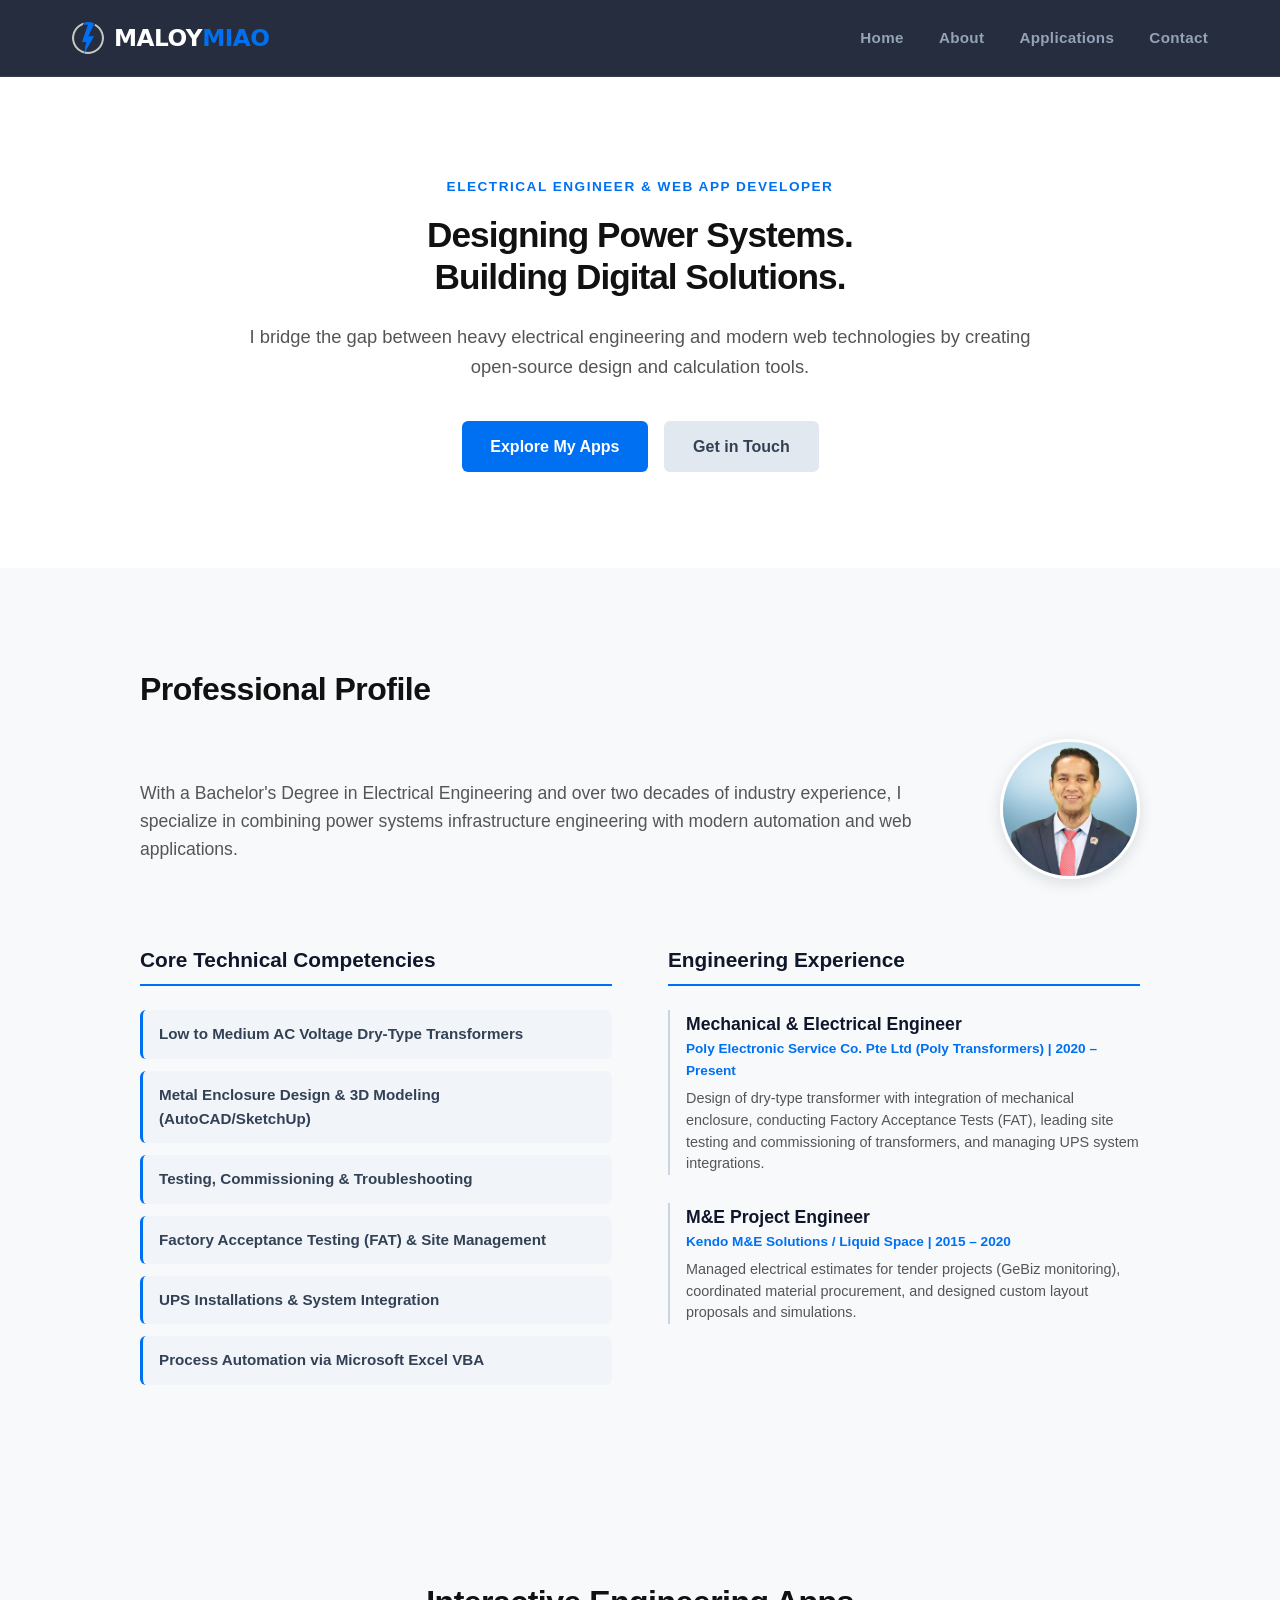
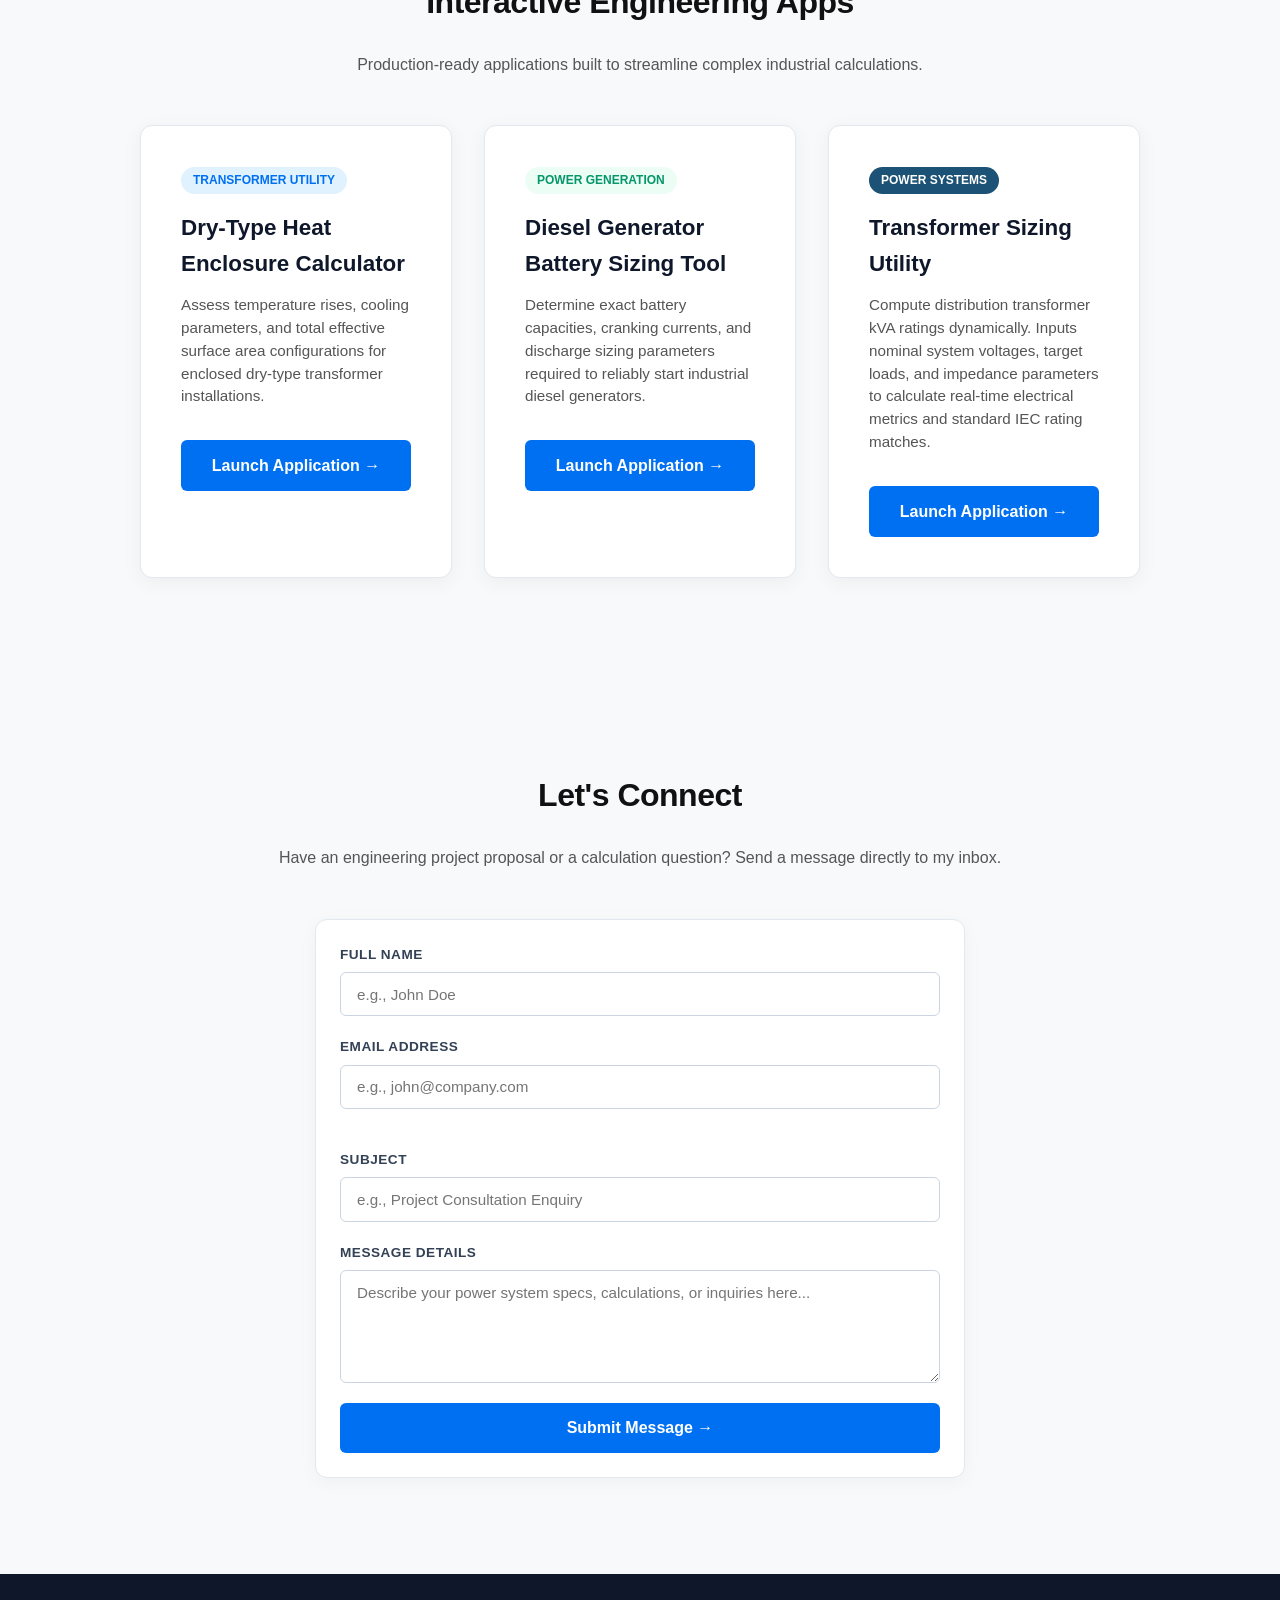
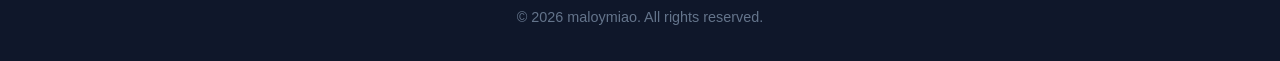
==== commit f498a708: "Revise skills and experience descriptions in index.html Updated the description of skills and engine" ====
--- a/index.html
+++ b/index.html
@@ -62,7 +62,7 @@
                     <h3>Core Technical Competencies</h3>
                     <ul class="skills-tags-list">
                         <li>Low to Medium AC Voltage Dry-Type Transformers</li>
-                        <li>Metal Enclosure Design & 3D Modeling (AutoCAD)</li>
+                        <li>Metal Enclosure Design & 3D Modeling (AutoCAD/SketchUp)</li>
                         <li>Testing, Commissioning & Troubleshooting</li>
                         <li>Factory Acceptance Testing (FAT) & Site Management</li>
                         <li>UPS Installations & System Integration</li>
@@ -76,7 +76,7 @@
                     <div class="timeline-item">
                         <h4>Mechanical & Electrical Engineer</h4>
                         <p class="company-sub">Poly Electronic Service Co. Pte Ltd (Poly Transformers) | 2020 – Present</p>
-                        <p class="role-desc">Preparing technical drawings, conducting Factory Acceptance Tests (FAT), leading site testing and commissioning of transformers, and managing UPS system integrations.</p>
+                        <p class="role-desc">Design of dry-type transformer with integration of mechanical enclosure, conducting Factory Acceptance Tests (FAT), leading site testing and commissioning of transformers, and managing UPS system integrations.</p>
                     </div>
                     <div class="timeline-item">
                         <h4>M&E Project Engineer</h4>
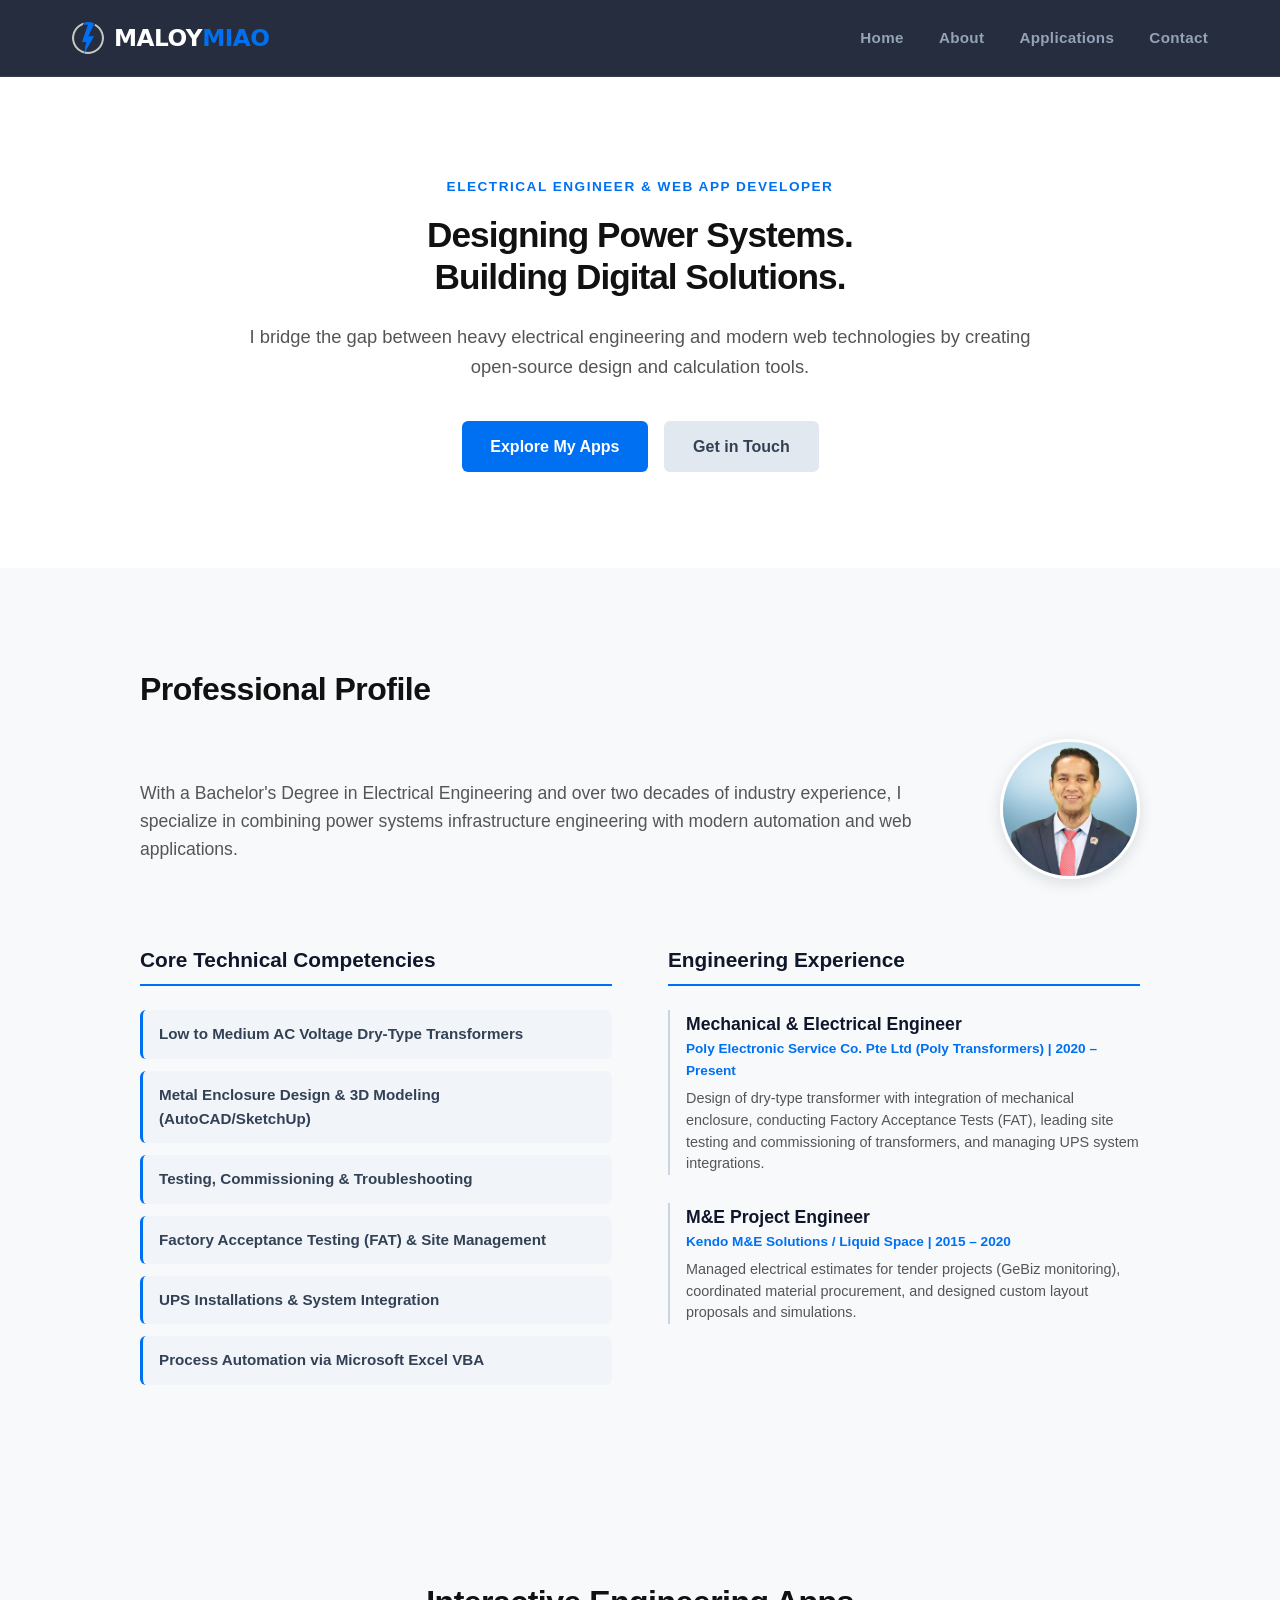
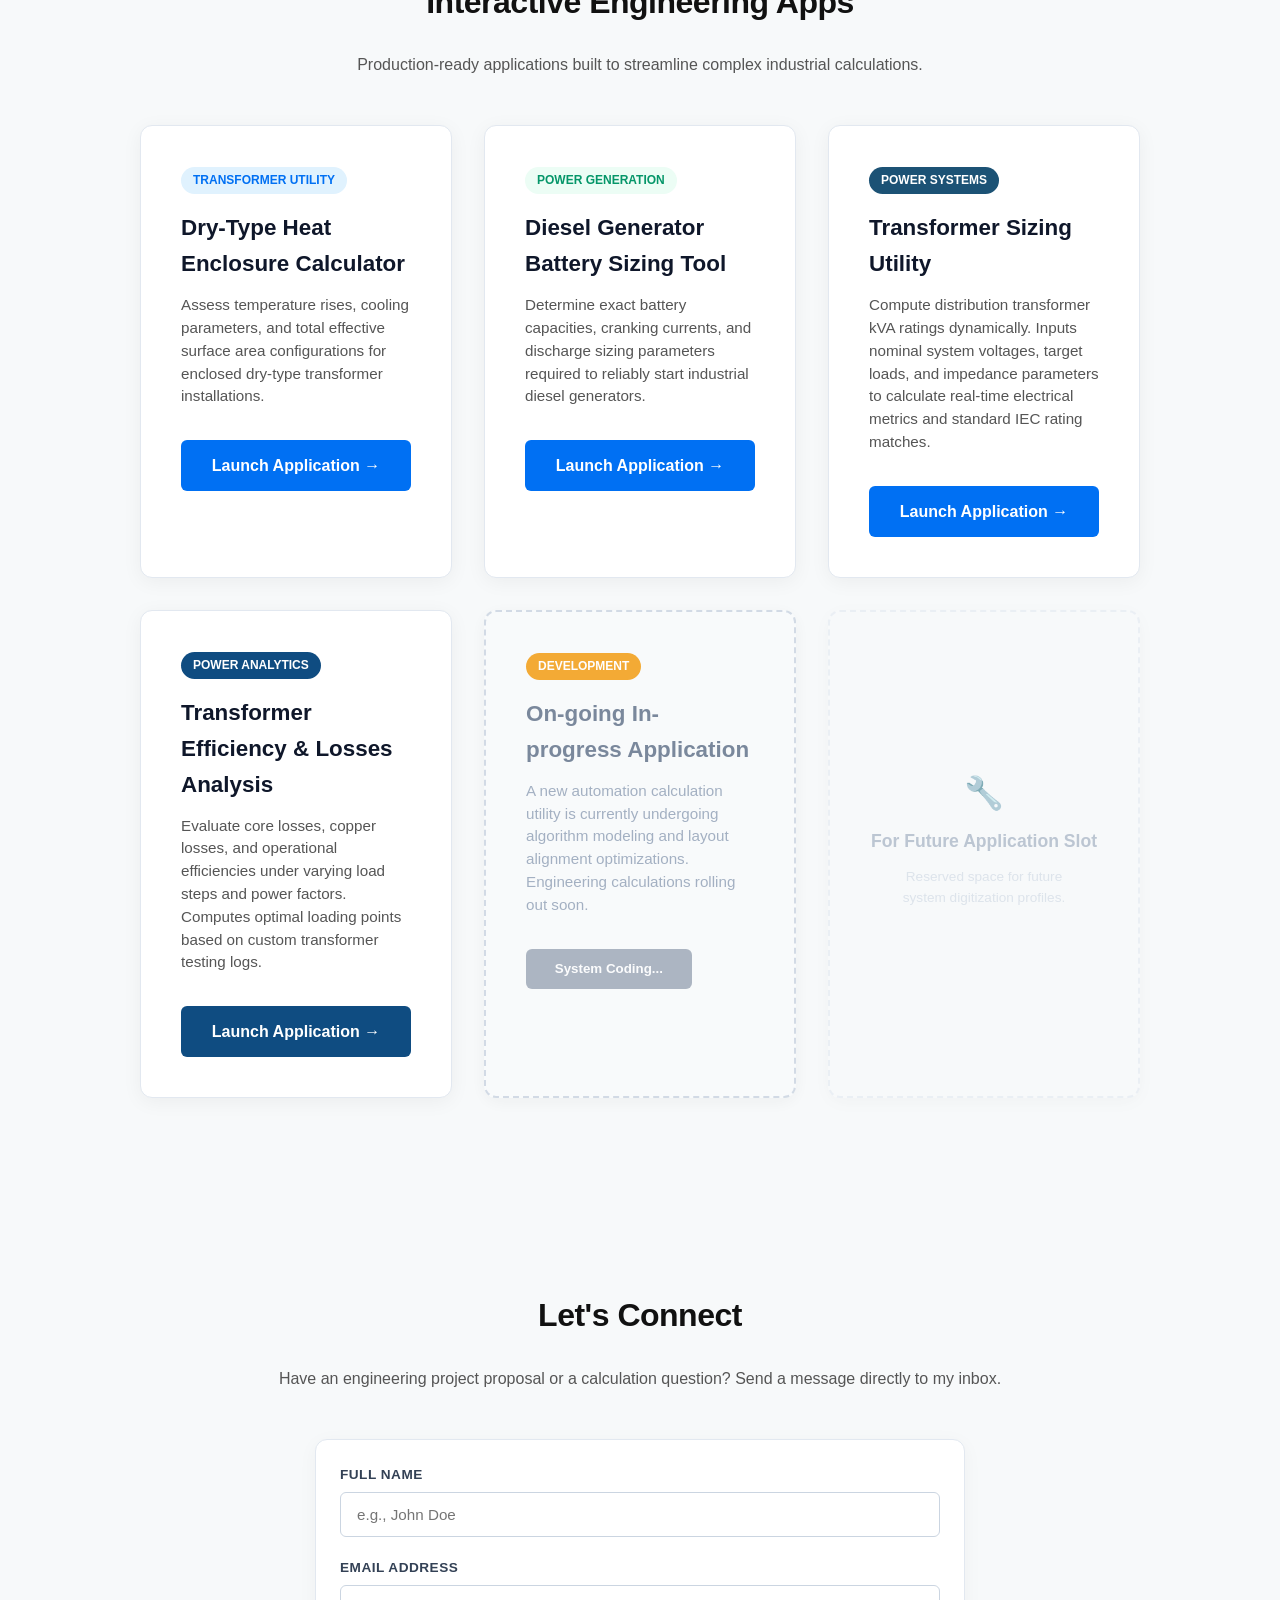
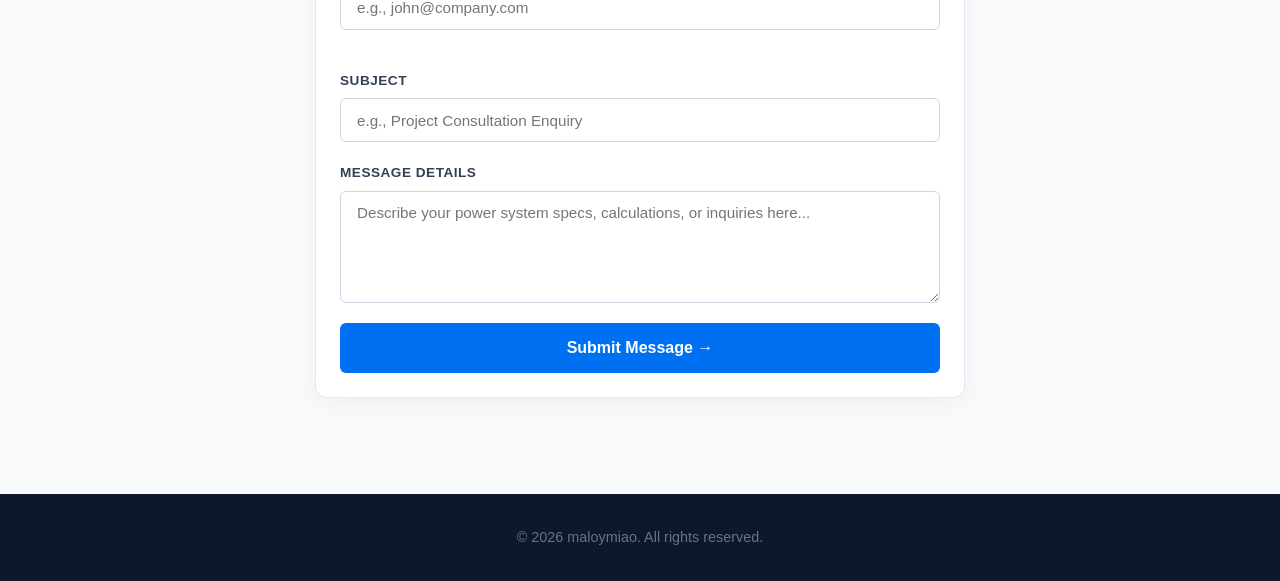
==== commit 3c33c54a: "Add files via upload" ====
--- a/index.html
+++ b/index.html
@@ -112,12 +112,34 @@
                 </div>
 
                 <!-- App Link Card 3: Distribution Transformer Sizing -->
-                            <!-- Application Link Card 3: Transformer Sizing -->
                 <div class="app-link-card">
                     <div class="card-badge bg-request" style="background-color: #1c5275; color: #ffffff; display: inline-block; padding: 0.25rem 0.75rem; border-radius: 9999px; font-size: 0.75rem; font-weight: 700; text-transform: uppercase; margin-bottom: 1rem;">Power Systems</div>
                     <h3>Transformer Sizing Utility</h3>
                     <p>Compute distribution transformer kVA ratings dynamically. Inputs nominal system voltages, target loads, and impedance parameters to calculate real-time electrical metrics and standard IEC rating matches.</p>
                     <a href="txsizing-calc.html" class="btn btn-app-link btn-request">Launch Application &rarr;</a>
+                </div>
+                    
+                <!-- Application Link Card 4: Transformer Efficiency -->
+                <div class="app-link-card">
+                    <div class="card-badge" style="background-color: #0f4c81; color: #ffffff; display: inline-block; padding: 0.25rem 0.75rem; border-radius: 9999px; font-size: 0.75rem; font-weight: 700; text-transform: uppercase; margin-bottom: 1rem;">Power Analytics</div>
+                    <h3>Transformer Efficiency & Losses Analysis</h3>
+                    <p>Evaluate core losses, copper losses, and operational efficiencies under varying load steps and power factors. Computes optimal loading points based on custom transformer testing logs.</p>
+                    <a href="#" onclick="openSpaApplication('panel-efficiency-calc'); return false;" class="btn btn-app-link" style="background-color: #0f4c81;">Launch Application &rarr;</a>
+                </div>
+
+                <!-- Application Link Card 5: In-Progress Placeholder -->
+                <div class="app-link-card" style="border: 2px dashed #cbd5e1; background: rgba(248, 250, 252, 0.6); opacity: 0.85;">
+                    <div class="card-badge" style="background-color: #f29c11; color: #ffffff; display: inline-block; padding: 0.25rem 0.75rem; border-radius: 9999px; font-size: 0.75rem; font-weight: 700; text-transform: uppercase; margin-bottom: 1rem;">Development</div>
+                    <h3 style="color: #64748b;">On-going In-progress Application</h3>
+                    <p style="color: #94a3b8;">A new automation calculation utility is currently undergoing algorithm modeling and layout alignment optimizations. Engineering calculations rolling out soon.</p>
+                    <button class="btn btn-app-link" style="background-color: #64748b; cursor: not-allowed; opacity: 0.6;" disabled>System Coding...</button>
+                </div>
+
+                <!-- Application Link Card 6: Future Slot Placeholder -->
+                <div class="app-link-card" style="border: 2px dashed #e2e8f0; background: transparent; opacity: 0.6; display: flex; flex-direction: column; justify-content: center; align-items: center; min-height: 250px;">
+                    <div style="font-size: 2rem; margin-bottom: 0.5rem; color: #94a3b8;">🔧</div>
+                    <h3 style="color: #94a3b8; font-size: 1.1rem; text-align: center;">For Future Application Slot</h3>
+                    <p style="color: #cbd5e1; font-size: 0.85rem; text-align: center; max-width: 80%;">Reserved space for future system digitization profiles.</p>
                 </div>
             </div>
         </div>
@@ -164,6 +186,20 @@
     <footer>
         <p>&copy; 2026 maloymiao. All rights reserved.</p>
     </footer>
+        
+    <!-- ========================================== -->
+    <!-- 📊 4TH APP SPA LAYER STORAGE CONTAINER     -->
+    <!-- ========================================== -->
+    <main id="app-workspace-layer" style="display: none !important; opacity: 0; pointer-events: none; padding-top: 80px; min-height: 100vh; background-color: #f8fafc;">
+        <div class="section-container" style="max-width: 1200px; margin: 0 auto; padding: 2rem 1rem;">
+            
+            <div id="panel-efficiency-calc" class="spa-app-panel" style="display: none;">
+                <!-- 🚀 PASTE YOUR RAW 4TH APP HTML FORMS & CODES DIRECTLY HERE -->
+                <h2 style="color: #0f172a; margin-bottom: 1.5rem;">📊 Transformer Efficiency & Losses Analysis</h2>
+            </div>
+
+        </div>
+    </main>
 
     <script src="script.js"></script>
 </body>
--- a/styles.css
+++ b/styles.css
@@ -669,3 +669,12 @@
     gap: 3.5rem;
     flex-wrap: wrap;
 }
+
+/* Updated 3-Column Multi-Row Layout Matrix */
+.apps-grid {
+    display: grid !important;
+    grid-template-columns: repeat(3, 1fr) !important; /* Locks columns to 3 per row */
+    gap: 2rem !important; 
+    width: 100% !important;
+    margin-top: 2rem;
+}
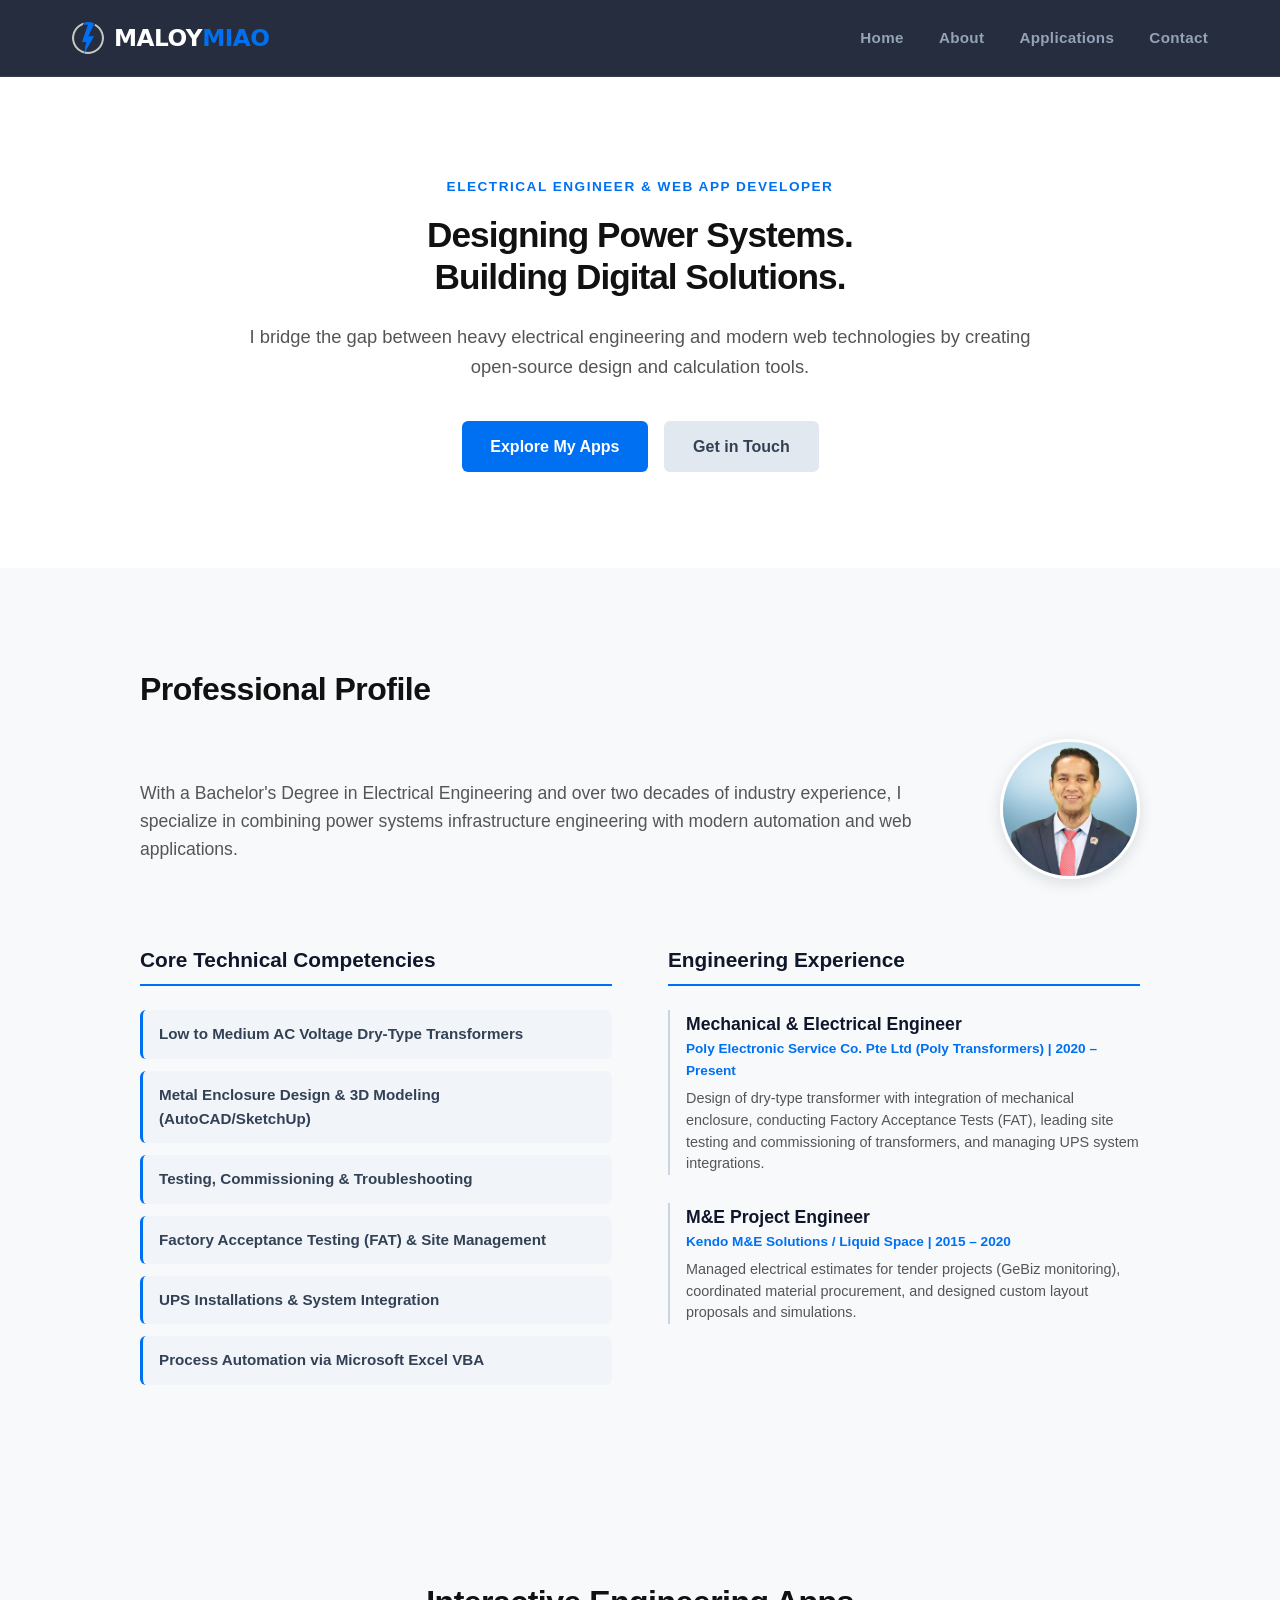
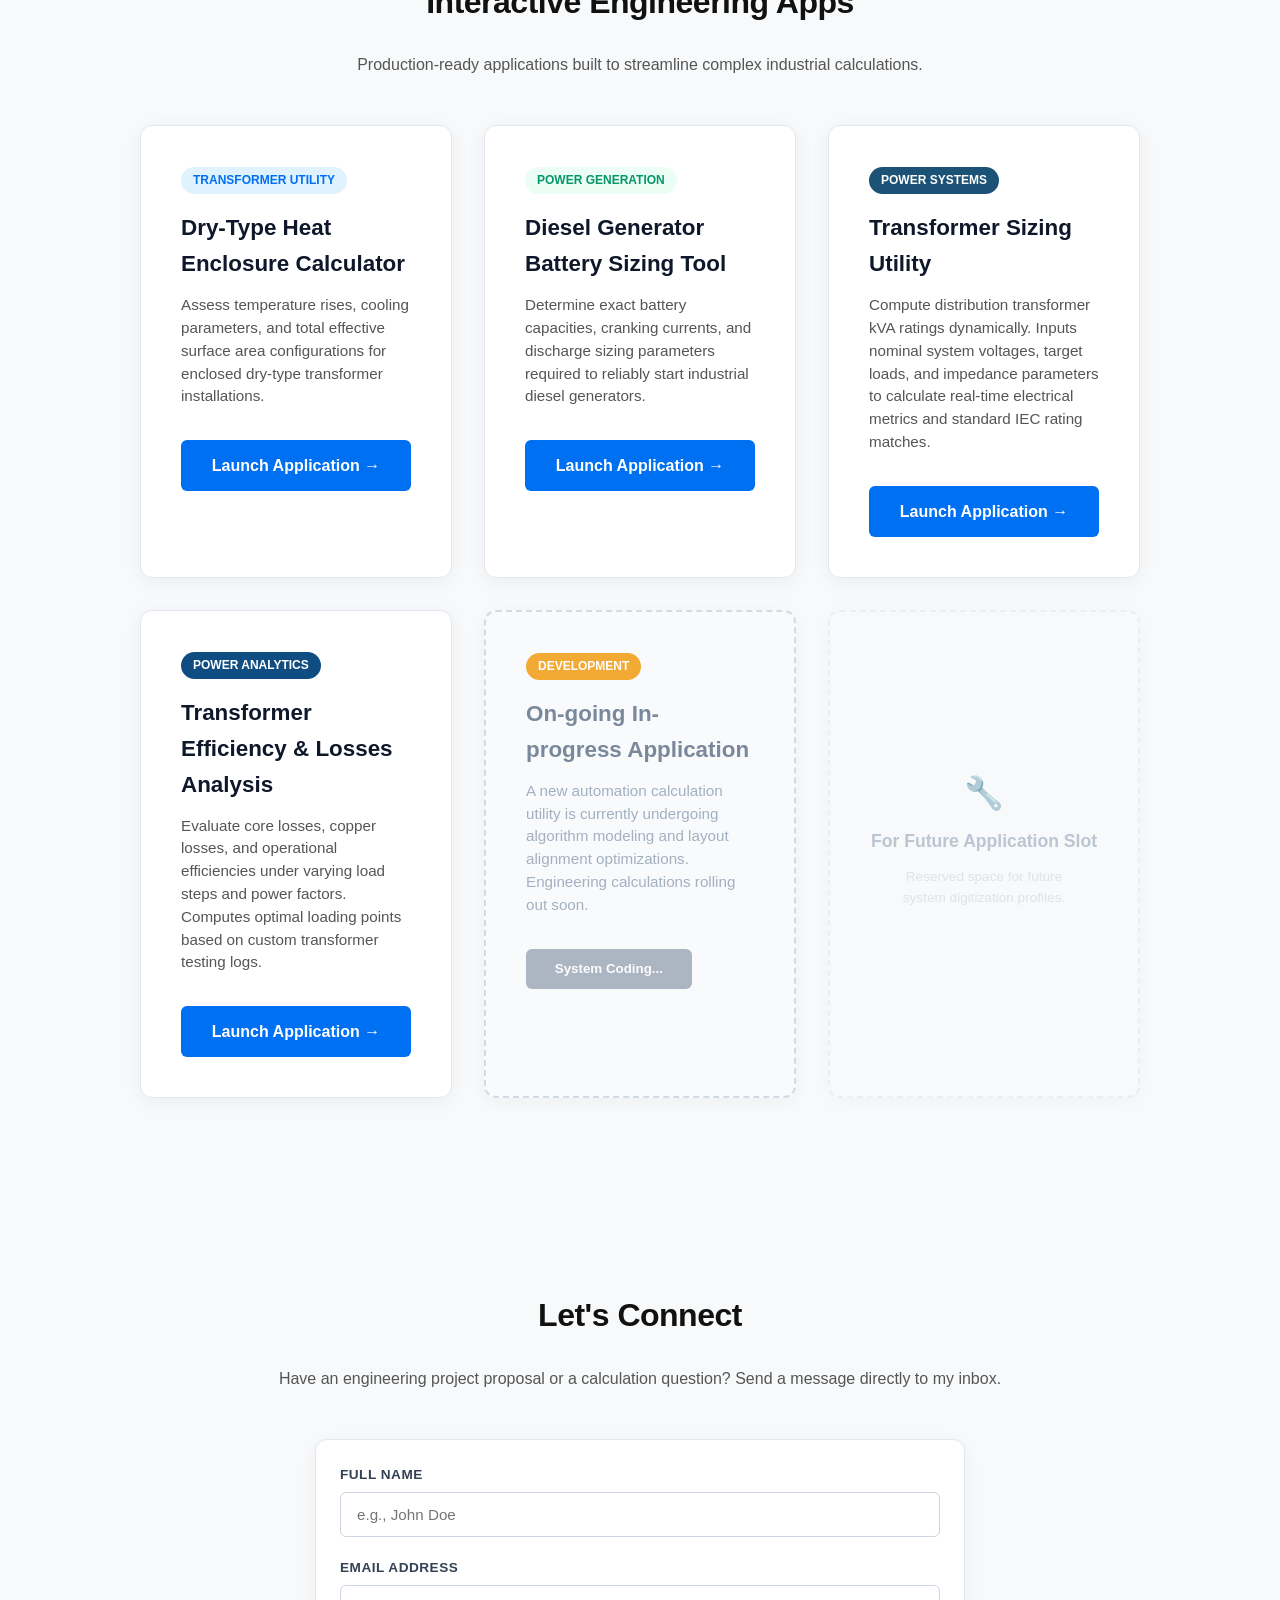
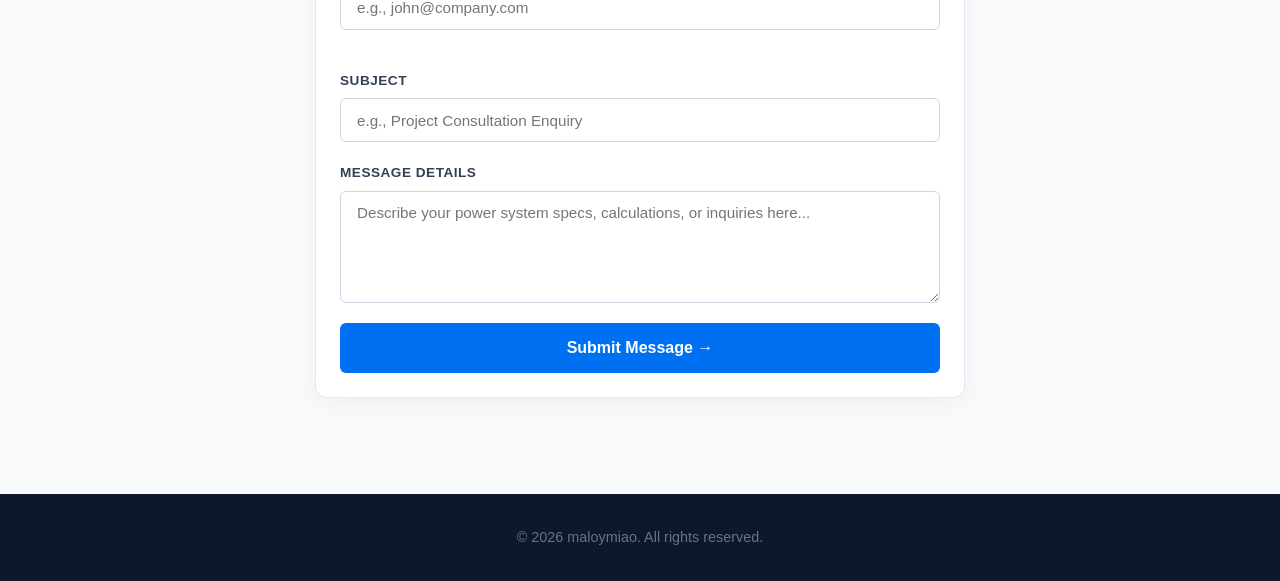
==== commit 54c2a6e9: "Update index.html" ====
--- a/index.html
+++ b/index.html
@@ -124,7 +124,7 @@
                     <div class="card-badge" style="background-color: #0f4c81; color: #ffffff; display: inline-block; padding: 0.25rem 0.75rem; border-radius: 9999px; font-size: 0.75rem; font-weight: 700; text-transform: uppercase; margin-bottom: 1rem;">Power Analytics</div>
                     <h3>Transformer Efficiency & Losses Analysis</h3>
                     <p>Evaluate core losses, copper losses, and operational efficiencies under varying load steps and power factors. Computes optimal loading points based on custom transformer testing logs.</p>
-                    <a href="#" onclick="openSpaApplication('panel-efficiency-calc'); return false;" class="btn btn-app-link" style="background-color: #0f4c81;">Launch Application &rarr;</a>
+                    <a href="Transformer_eff.html" class="btn btn-app-link">Launch Application &rarr;</a>
                 </div>
 
                 <!-- Application Link Card 5: In-Progress Placeholder -->
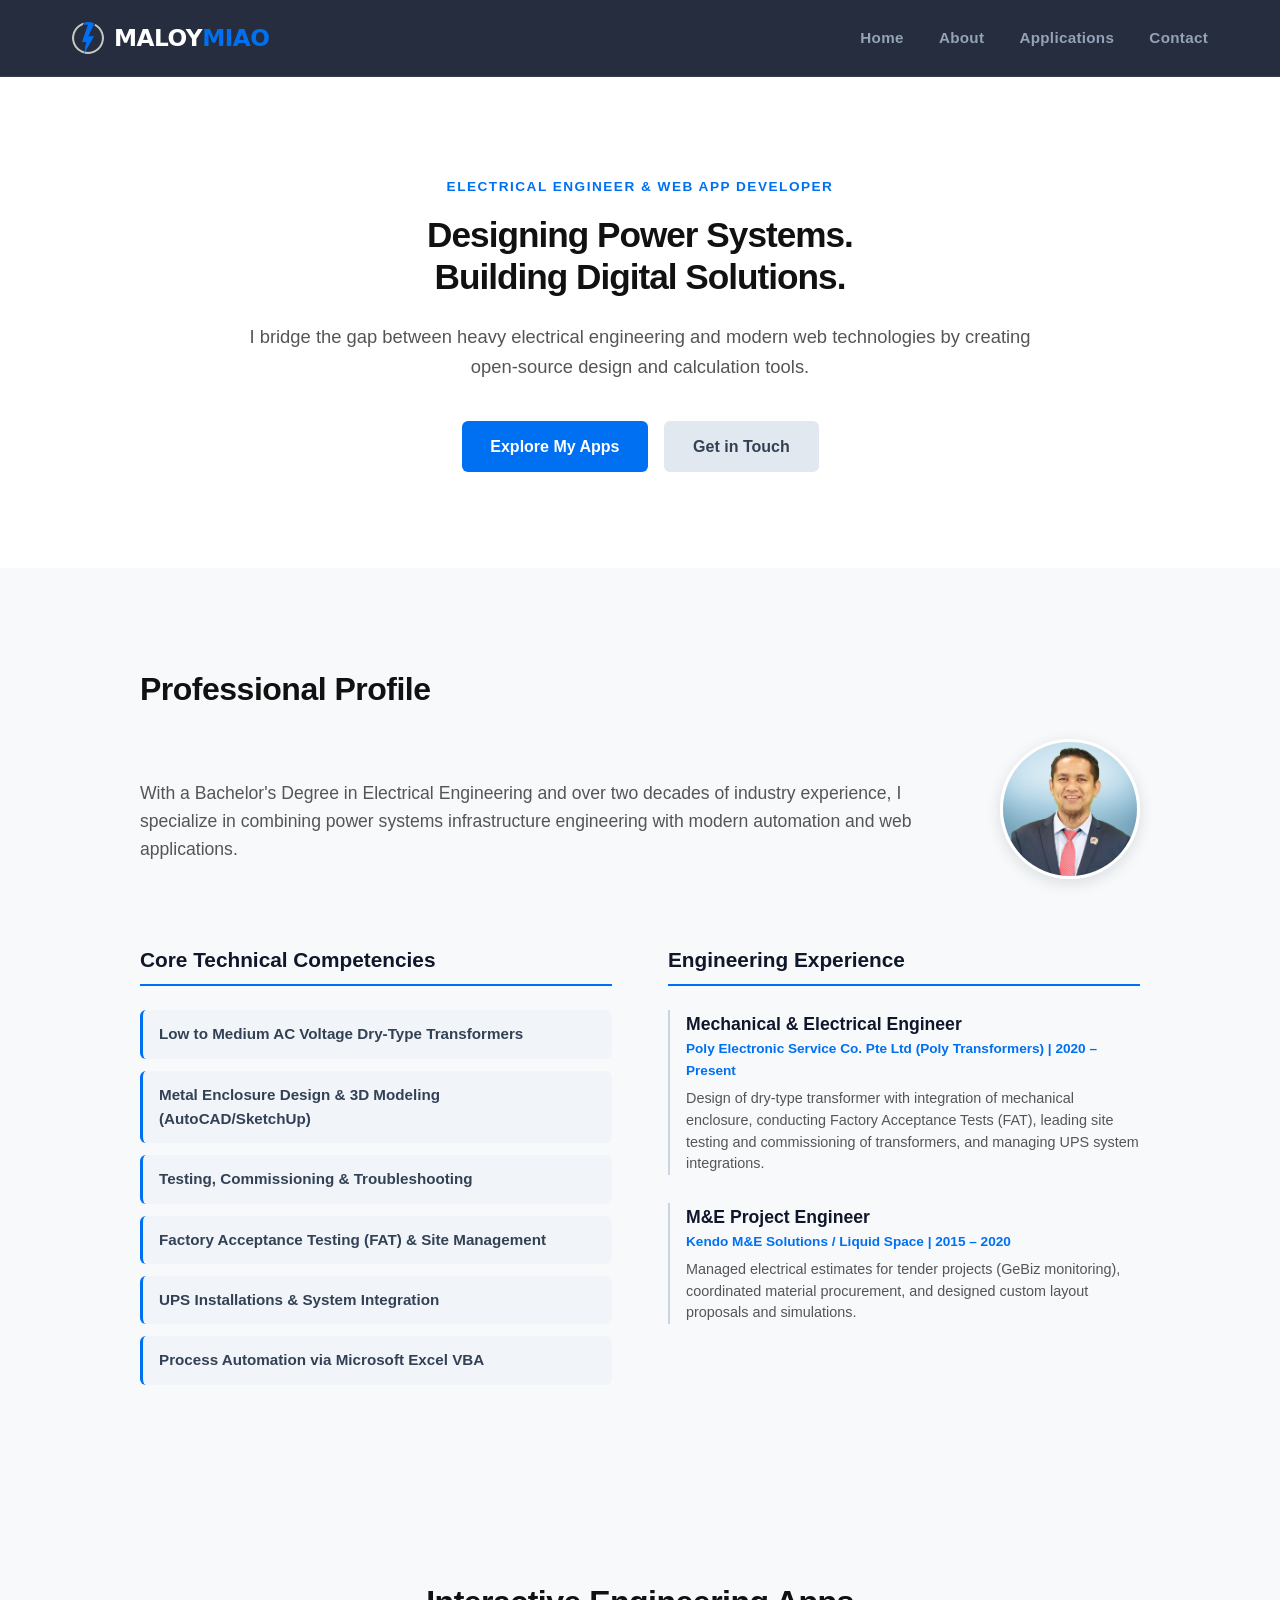
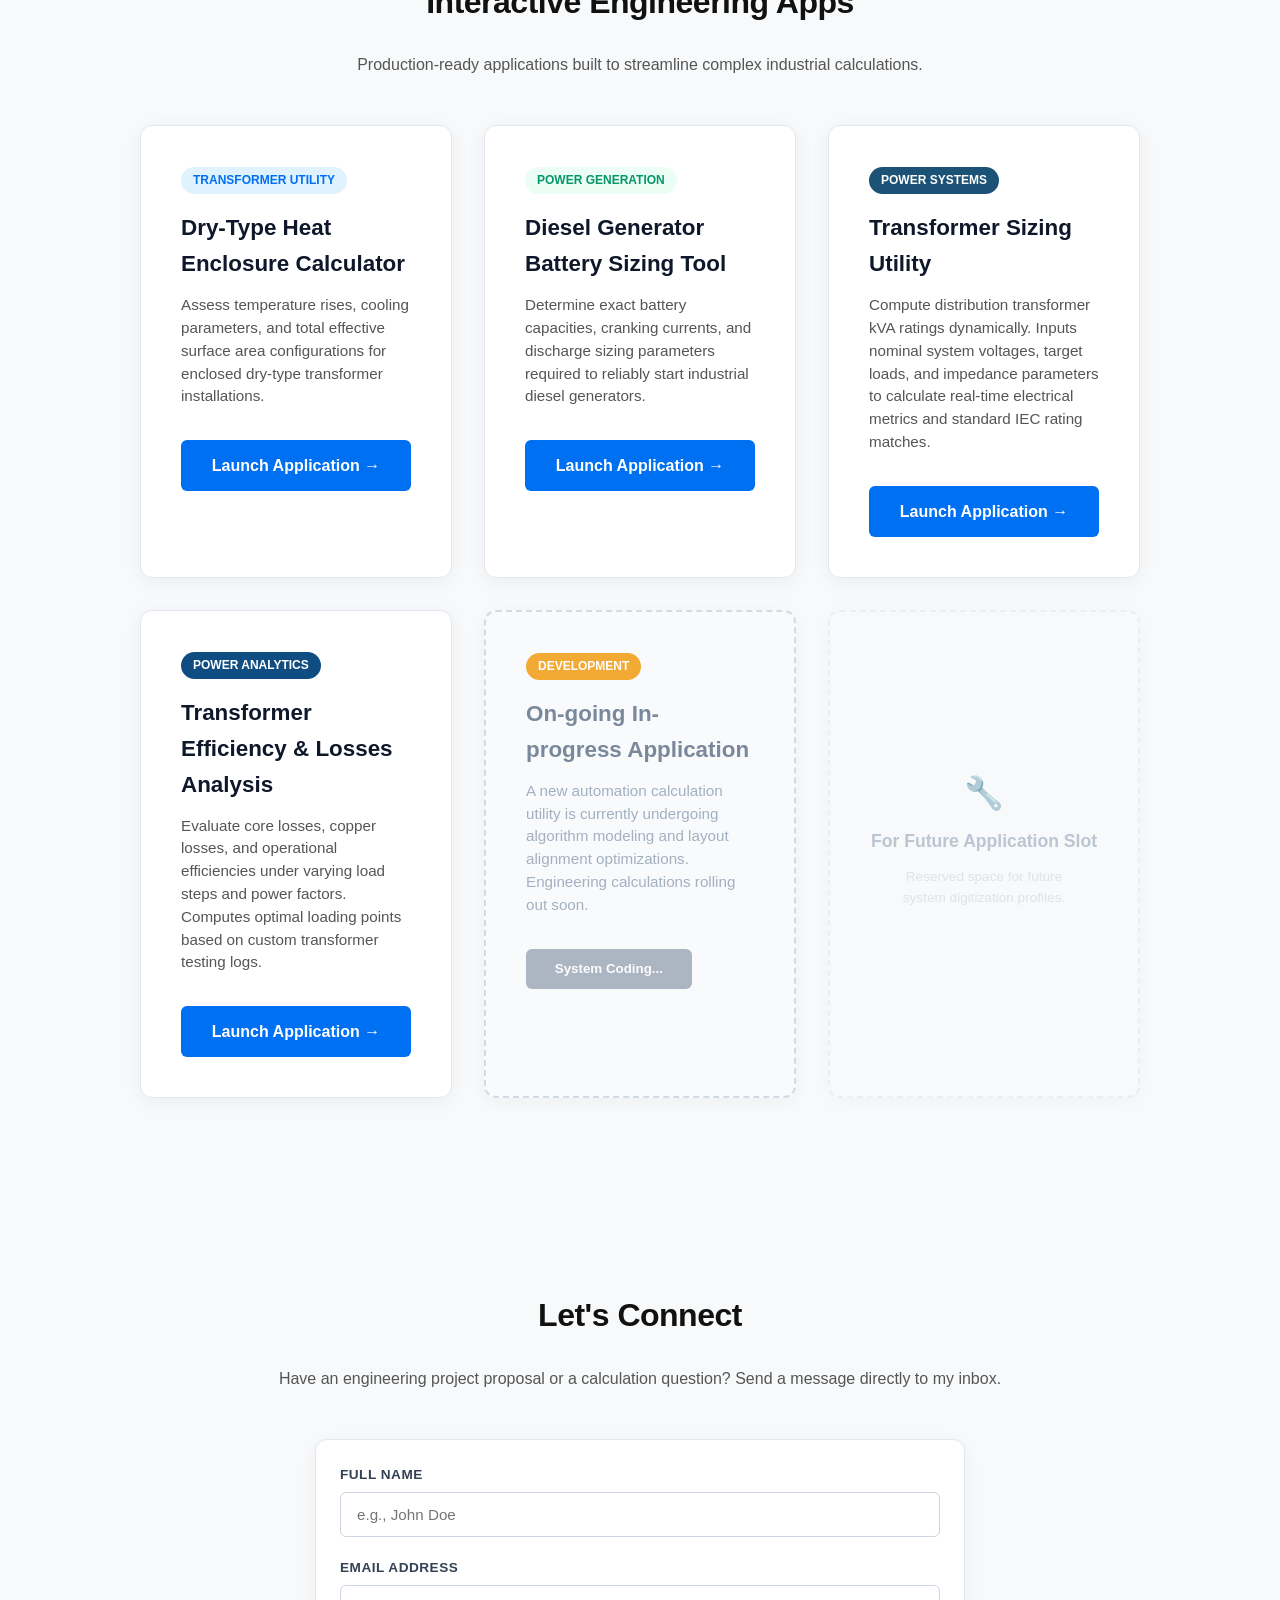
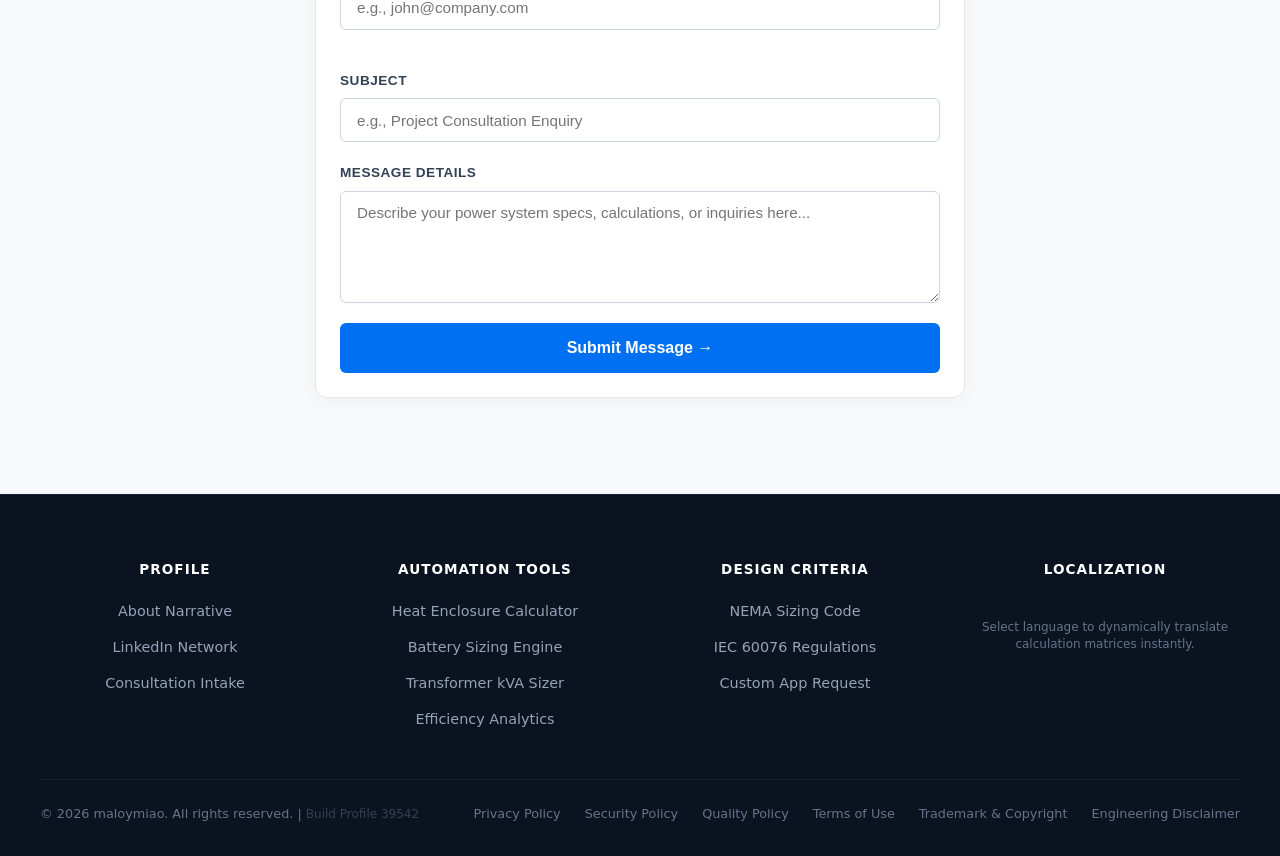
==== commit 035557b1: "Add files via upload" ====
--- a/index.html
+++ b/index.html
@@ -5,6 +5,9 @@
     <meta name="viewport" content="width=device-width, initial-scale=1.0">
     <title>Maloy Miao | Electrical Engineer & Developer</title>
     <link rel="stylesheet" href="styles.css">
+    <link rel="manifest" href="/manifest.json">
+    <meta name="theme-color" content="#0b1523">
+    <link rel="apple-touch-icon" href="/icon-192.png">
 </head>
 <body>
 
@@ -182,10 +185,88 @@
         </div>
     </section>
 
-    <!-- Footer -->
-    <footer>
-        <p>&copy; 2026 maloymiao. All rights reserved.</p>
+    <!-- ========================================== -->
+    <!-- 🏢 PROFESSIONAL MULTI-COLUMN CORPORATE FOOTER -->
+    <!-- ========================================== -->
+    <footer style="background-color: #0b1320; color: #94a3b8; padding: 4rem 2rem 2rem 2rem; font-family: system-ui, -apple-system, sans-serif; border-top: 1px solid rgba(255,255,255,0.05); box-sizing: border-box; width: 100%;">
+        
+        <!-- Top Multi-Column Grid Layout Row -->
+        <div style="max-width: 1200px; margin: 0 auto; display: grid; grid-template-columns: repeat(auto-fit, minmax(200px, 1fr)); gap: 2.5rem; padding-bottom: 3rem; border-bottom: 1px solid rgba(255,255,255,0.05);">
+            
+            <!-- Column 1: Core Navigation Profile -->
+            <div style="display: flex; flex-direction: column; gap: 0.8rem;">
+                <h4 style="color: #ffffff; font-size: 0.85rem; font-weight: 700; text-transform: uppercase; letter-spacing: 1px; margin-bottom: 0.4rem;">Profile</h4>
+                <a href="#about" style="color: #94a3b8; text-decoration: none; font-size: 0.9rem; transition: color 0.2s;">About Narrative</a>
+                <a href="https://linkedin.com/in/marlon-cabargada-51784a113/" target="_blank" style="color: #94a3b8; text-decoration: none; font-size: 0.9rem; transition: color 0.2s;">LinkedIn Network</a>
+                <a href="#contact" style="color: #94a3b8; text-decoration: none; font-size: 0.9rem; transition: color 0.2s;">Consultation Intake</a>
+            </div>
+
+            <!-- Column 2: Digital Automation Tools -->
+            <div style="display: flex; flex-direction: column; gap: 0.8rem;">
+                <h4 style="color: #ffffff; font-size: 0.85rem; font-weight: 700; text-transform: uppercase; letter-spacing: 1px; margin-bottom: 0.4rem;">Automation Tools</h4>
+                <a href="calculator.html" style="color: #94a3b8; text-decoration: none; font-size: 0.9rem; transition: color 0.2s;">Heat Enclosure Calculator</a>
+                <a href="battery-calculator.html" style="color: #94a3b8; text-decoration: none; font-size: 0.9rem; transition: color 0.2s;">Battery Sizing Engine</a>
+                <a href="txsizing-calc.html" style="color: #94a3b8; text-decoration: none; font-size: 0.9rem; transition: color 0.2s;">Transformer kVA Sizer</a>
+                <a href="Transformer_eff.html" style="color: #94a3b8; text-decoration: none; font-size: 0.9rem; transition: color 0.2s;">Efficiency Analytics</a>
+            </div>
+
+            <!-- Column 3: Industry Design Criteria -->
+            <div style="display: flex; flex-direction: column; gap: 0.8rem;">
+                <h4 style="color: #ffffff; font-size: 0.85rem; font-weight: 700; text-transform: uppercase; letter-spacing: 1px; margin-bottom: 0.4rem;">Design Criteria</h4>
+                <span onclick="openNemaModal()" style="color: #94a3b8; text-decoration: none; font-size: 0.9rem; transition: color 0.2s; cursor: pointer;" onmouseover="this.style.color='#ffffff'" onmouseout="this.style.color='#94a3b8'">NEMA Sizing Code</span>
+                <span onclick="openIecModal()" style="color: #94a3b8; text-decoration: none; font-size: 0.9rem; transition: color 0.2s; cursor: pointer;" onmouseover="this.style.color='#ffffff'" onmouseout="this.style.color='#94a3b8'">IEC 60076 Regulations</span>
+                <a href="#applications" style="color: #94a3b8; text-decoration: none; font-size: 0.9rem; transition: color 0.2s;">Custom App Request</a>
+            </div>
+
+            <!-- Column 4: Localization & Global Reach -->
+            <div style="display: flex; flex-direction: column; gap: 0.8rem;">
+                <h4 style="color: #ffffff; font-size: 0.85rem; font-weight: 700; text-transform: uppercase; letter-spacing: 1px; margin-bottom: 0.4rem;">Localization</h4>
+                
+                <!-- 🌐 Dynamic Google Translate Native Integration Element Box -->
+                <div id="google_translate_element" style="margin-top: 0.2rem;"></div>
+                <span style="font-size: 0.75rem; color: #64748b; line-height: 1.4; margin-top: 0.2rem;">Select language to dynamically translate calculation matrices instantly.</span>
+            </div>
+
+        </div>
+
+        <!-- Bottom Baseline Sub-Footer Copyright Row -->
+        <div style="max-width: 1200px; margin: 0 auto; padding-top: 1.5rem; display: flex; flex-wrap: wrap; justify-content: space-between; align-items: center; gap: 1rem; font-size: 0.8rem; color: #64748b;">
+            <div>
+                &copy; 2026 maloymiao. All rights reserved. | <span style="color: #334155; font-size: 0.75rem;">Build Profile 39542</span>
+            </div>
+            <div style="display: flex; gap: 1.5rem;">
+                <!-- 🌟 THE CHANGED LINK: Connects the text row to your modal animation popup -->
+                <span onclick="openPrivacyModal()" style="cursor: pointer; transition: color 0.2s;" onmouseover="this.style.color='#ffffff'" onmouseout="this.style.color='#64748b'">Privacy Policy</span>
+                
+                <!-- New Entries -->
+                <span onclick="openSecurityModal()" style="cursor: pointer; transition: color 0.2s;" onmouseover="this.style.color='#ffffff'" onmouseout="this.style.color='#64748b'">Security Policy</span>
+                <span onclick="openQualityModal()" style="cursor: pointer; transition: color 0.2s;" onmouseover="this.style.color='#ffffff'" onmouseout="this.style.color='#64748b'">Quality Policy</span> 
+                
+                <!-- 🌟 THE CHANGED LINK: Connects the text row to your terms modal animation popup -->
+                <span onclick="openTermsModal()" style="cursor: pointer; transition: color 0.2s;" onmouseover="this.style.color='#ffffff'" onmouseout="this.style.color='#64748b'">Terms of Use</span>
+                
+                <span onclick="openCopyrightModal()" style="cursor: pointer; transition: color 0.2s;" onmouseover="this.style.color='#ffffff'" onmouseout="this.style.color='#64748b'">Trademark & Copyright</span>
+
+                <!-- 🌟 THE CHANGED LINK: Connects the text row to your disclaimer modal animation popup -->
+                <span onclick="openDisclaimerModal()" style="cursor: pointer; transition: color 0.2s;" onmouseover="this.style.color='#ffffff'" onmouseout="this.style.color='#64748b'">Engineering Disclaimer</span>
+
+            </div>
+        </div>
     </footer>
+
+    <!-- 🌐 Automatic Google Translate Initialization Script Injection Link -->
+    <script type="text/javascript">
+        function googleTranslateElementInit() {
+            new google.translate.TranslateElement({
+                pageLanguage: 'en',
+                layout: google.translate.TranslateElement.InlineLayout.SIMPLE
+            }, 'google_translate_element');
+        }
+    </script>
+    <!-- 🌟 OPTIMIZED REFERENCE: Explicitly adding https: secures network handshakes -->
+    <script type="text/javascript" src="https://translate.google.com/translate_a/element.js?cb=googleTranslateElementInit"></script>
+
+
         
     <!-- ========================================== -->
     <!-- 📊 4TH APP SPA LAYER STORAGE CONTAINER     -->
@@ -202,5 +283,426 @@
     </main>
 
     <script src="script.js"></script>
+    <script>
+      if ("serviceWorker" in navigator) {
+        window.addEventListener("load", () => {
+          navigator.serviceWorker.register("/sw.js");
+        });
+      }
+    </script>
+
+    <!-- ========================================== -->
+    <!-- 🔒 PRIVACY POLICY INTERACTIVE MODAL OVERLAY -->
+    <!-- ========================================== -->
+    <div id="privacy-modal" style="display: none; position: fixed; top: 0; left: 0; width: 100%; height: 100%; background-color: rgba(11, 19, 32, 0.85); z-index: 99999; backdrop-filter: blur(8px); align-items: center; justify-content: center; padding: 1.5rem; box-sizing: border-box;">
+        <div style="background-color: #ffffff; color: #334155; width: 100%; max-width: 650px; max-height: 80vh; border-radius: 16px; box-shadow: 0 20px 50px rgba(0,0,0,0.3); display: flex; flex-direction: column; overflow: hidden; font-family: system-ui, -apple-system, sans-serif;">
+            
+            <!-- Modal Sticky Top Branding Header Bar -->
+            <div style="background-color: #0b1320; color: #ffffff; padding: 1.25rem 1.5rem; display: flex; justify-content: space-between; align-items: center;">
+                <h3 style="margin: 0; font-size: 1.1rem; font-weight: 700; letter-spacing: 0.5px; text-transform: uppercase;">Privacy Policy</h3>
+                <button onclick="closePrivacyModal()" style="background: transparent; border: none; color: #94a3b8; font-size: 1.5rem; cursor: pointer; font-weight: 300; transition: color 0.2s;" onmouseover="this.style.color='#ffffff'" onmouseout="this.style.color='#94a3b8'">&times;</button>
+            </div>
+
+            <!-- Scrollable Legal Notice Content Workspace -->
+            <div style="padding: 1.5rem; overflow-y: auto; font-size: 0.95rem; line-height: 1.6; display: flex; flex-direction: column; gap: 1.2rem;">
+                <p style="margin: 0; color: #64748b; font-size: 0.85rem; font-weight: 600;">Last Updated: August 2026</p>
+                <p style="margin: 0;">Welcome to <strong>maloymiao.com</strong>. Your privacy is paramount. This statement outlines how data is tracked and secured across our digital engineering platform.</p>
+                
+                <div>
+                    <h4 style="color: #0b1320; margin: 0 0 0.4rem 0; font-size: 1rem; font-weight: 700;">1. Information Collection</h4>
+                    <p style="margin: 0;">We only collect personal information (such as names, corporate emails, and text descriptions) that you explicitly provide when filling out our contact intake sheets or app digitization request blocks.</p>
+                </div>
+
+                <div>
+                    <h4 style="color: #0b1320; margin: 0 0 0.4rem 0; font-size: 1rem; font-weight: 700;">2. Data Usage & Processing</h4>
+                    <p style="margin: 0;">Your technical variables are used strictly to evaluate, communicate, and automate your engineering worksheets. We do not sell, rent, or lease your personal information to third-party marketing vectors.</p>
+                </div>
+
+                <div>
+                    <h4 style="color: #0b1320; margin: 0 0 0.4rem 0; font-size: 1rem; font-weight: 700;">3. Third-Party Forms Handling</h4>
+                    <p style="margin: 0;">Data transmission is handled securely by our integrated backend server handler, Formspree. All communications are securely encrypted using standard HTTPS network handshakes.</p>
+                </div>
+
+                <div>
+                    <h4 style="color: #0b1320; margin: 0 0 0.4rem 0; font-size: 1rem; font-weight: 700;">4. Engineering Calculation Security</h4>
+                    <p style="margin: 0;">All computational logic models (like transformer weights or battery calculations) run directly inside your local web browser sandbox. No operational variables are cached on our host networks.</p>
+                </div>
+            </div>
+
+            <!-- Modal Bottom Sticky Control Confirmation Footer Bar -->
+            <div style="background-color: #f8fafc; padding: 1rem 1.5rem; border-top: 1px solid #e2e8f0; display: flex; justify-content: flex-end;">
+                <button onclick="closePrivacyModal()" style="background-color: #0b1320; color: #ffffff; border: none; padding: 0.6rem 1.5rem; font-size: 0.9rem; font-weight: 600; border-radius: 6px; cursor: pointer; transition: opacity 0.2s;" onmouseover="this.style.opacity='0.9'" onmouseout="this.style.opacity='1'">Close Statement</button>
+            </div>
+        </div>
+    </div>
+
+    <!-- ⚙️ JavaScript Modal Interface Visibility Toggles -->
+    <script>
+        function openPrivacyModal() {
+            const modal = document.getElementById('privacy-modal');
+            if (modal) {
+                modal.style.display = 'flex';
+                document.body.style.overflow = 'hidden'; /* Stops the main website from scrolling in background */
+            }
+        }
+        function closePrivacyModal() {
+            const modal = document.getElementById('privacy-modal');
+            if (modal) {
+                modal.style.display = 'none';
+                document.body.style.overflow = 'auto'; /* Restores homepage scrolling */
+            }
+        }
+    </script>
+
+    <!-- ========================================== -->
+    <!-- ⚖️ TERMS OF USE INTERACTIVE MODAL OVERLAY   -->
+    <!-- ========================================== -->
+    <div id="terms-modal" style="display: none; position: fixed; top: 0; left: 0; width: 100%; height: 100%; background-color: rgba(11, 19, 32, 0.85); z-index: 99999; backdrop-filter: blur(8px); align-items: center; justify-content: center; padding: 1.5rem; box-sizing: border-box;">
+        <div style="background-color: #ffffff; color: #334155; width: 100%; max-width: 650px; max-height: 80vh; border-radius: 16px; box-shadow: 0 20px 50px rgba(0,0,0,0.3); display: flex; flex-direction: column; overflow: hidden; font-family: system-ui, -apple-system, sans-serif;">
+            
+            <!-- Modal Sticky Top Branding Header Bar -->
+            <div style="background-color: #0b1320; color: #ffffff; padding: 1.25rem 1.5rem; display: flex; justify-content: space-between; align-items: center;">
+                <h3 style="margin: 0; font-size: 1.1rem; font-weight: 700; letter-spacing: 0.5px; text-transform: uppercase;">Terms of Use</h3>
+                <button onclick="closeTermsModal()" style="background: transparent; border: none; color: #94a3b8; font-size: 1.5rem; cursor: pointer; font-weight: 300; transition: color 0.2s;" onmouseover="this.style.color='#ffffff'" onmouseout="this.style.color='#94a3b8'">&times;</button>
+            </div>
+
+            <!-- Scrollable Legal Notice Content Workspace -->
+            <div style="padding: 1.5rem; overflow-y: auto; font-size: 0.95rem; line-height: 1.6; display: flex; flex-direction: column; gap: 1.2rem;">
+                <p style="margin: 0; color: #64748b; font-size: 0.85rem; font-weight: 600;">Last Updated: August 2026</p>
+                <p style="margin: 0;">By accessing and using <strong>maloymiao.com</strong> and its digital calculation applications, you agree to comply with and be bound by the following terms and conditions.</p>
+                
+                <div>
+                    <h4 style="color: #0b1320; margin: 0 0 0.4rem 0; font-size: 1rem; font-weight: 700;">1. Engineering Estimates & Disclaimer</h4>
+                    <p style="margin: 0;">All automated calculation utilities (including transformer sizing & efficiency, battery capacities, and heat enclosure parameters) are provided strictly as conceptual design estimators. These outputs do not replace formal, verified engineering computations or field inspections.</p>
+                </div>
+
+                <div>
+                    <h4 style="color: #0b1320; margin: 0 0 0.4rem 0; font-size: 1rem; font-weight: 700;">2. Permitted Use</h4>
+                    <p style="margin: 0;">Users are granted a non-exclusive license to use these web tools for individual evaluation or professional calculation checks. Reverse engineering the math script arrays or cloning the layout for commercial resale is strictly prohibited.</p>
+                </div>
+
+                <div>
+                    <h4 style="color: #0b1320; margin: 0 0 0.4rem 0; font-size: 1rem; font-weight: 700;">3. Limitation of Liability</h4>
+                    <p style="margin: 0;">In no event shall maloymiao or its developers be held liable for mechanical breakdowns, hardware failures, project budget drops, or regulatory non-compliance arising from the direct application of website calculation outputs.</p>
+                </div>
+            </div>
+
+            <!-- Modal Bottom Sticky Control Confirmation Footer Bar -->
+            <div style="background-color: #f8fafc; padding: 1rem 1.5rem; border-top: 1px solid #e2e8f0; display: flex; justify-content: flex-end;">
+                <button onclick="closeTermsModal()" style="background-color: #0b1320; color: #ffffff; border: none; padding: 0.6rem 1.5rem; font-size: 0.9rem; font-weight: 600; border-radius: 6px; cursor: pointer; transition: opacity 0.2s;" onmouseover="this.style.opacity='0.9'" onmouseout="this.style.opacity='1'">Accept & Close</button>
+            </div>
+        </div>
+    </div>
+
+    <!-- ⚙️ JavaScript Modal Interface Visibility Toggles -->
+    <script>
+        function openTermsModal() {
+            const modal = document.getElementById('terms-modal');
+            if (modal) {
+                modal.style.display = 'flex';
+                document.body.style.overflow = 'hidden';
+            }
+        }
+        function closeTermsModal() {
+            const modal = document.getElementById('terms-modal');
+            if (modal) {
+                modal.style.display = 'none';
+                document.body.style.overflow = 'auto';
+            }
+        }
+    </script>
+
+    <!-- ========================================== -->
+    <!-- ⚙️ ENGINEERING DISCLAIMER MODAL OVERLAY     -->
+    <!-- ========================================== -->
+    <div id="disclaimer-modal" style="display: none; position: fixed; top: 0; left: 0; width: 100%; height: 100%; background-color: rgba(11, 19, 32, 0.85); z-index: 99999; backdrop-filter: blur(8px); align-items: center; justify-content: center; padding: 1.5rem; box-sizing: border-box;">
+        <div style="background-color: #ffffff; color: #334155; width: 100%; max-width: 650px; max-height: 80vh; border-radius: 16px; box-shadow: 0 20px 50px rgba(0,0,0,0.3); display: flex; flex-direction: column; overflow: hidden; font-family: system-ui, -apple-system, sans-serif;">
+            
+            <!-- Modal Sticky Top Branding Header Bar -->
+            <div style="background-color: #0b1320; color: #ffffff; padding: 1.25rem 1.5rem; display: flex; justify-content: space-between; align-items: center;">
+                <h3 style="margin: 0; font-size: 1.1rem; font-weight: 700; letter-spacing: 0.5px; text-transform: uppercase;">Engineering Disclaimer</h3>
+                <button onclick="closeDisclaimerModal()" style="background: transparent; border: none; color: #94a3b8; font-size: 1.5rem; cursor: pointer; font-weight: 300; transition: color 0.2s;" onmouseover="this.style.color='#ffffff'" onmouseout="this.style.color='#94a3b8'">&times;</button>
+            </div>
+
+            <!-- Scrollable Legal Notice Content Workspace -->
+            <div style="padding: 1.5rem; overflow-y: auto; font-size: 0.95rem; line-height: 1.6; display: flex; flex-direction: column; gap: 1.2rem;">
+                <p style="margin: 0; color: #64748b; font-size: 0.85rem; font-weight: 600;">Last Updated: August 2026</p>
+                <p style="margin: 0; font-weight: 700; color: #dc2626;">IMPORTANT NOTICE TO ALL USERS, FIELD INSPECTORS, AND CONSULTANTS:</p>
+                
+                <div>
+                    <h4 style="color: #0b1320; margin: 0 0 0.4rem 0; font-size: 1rem; font-weight: 700;">1. No Professional Relationship</h4>
+                    <p style="margin: 0;">The use of the calculations, web applications, and automated forms available on <strong>maloymiao.com</strong> does not establish an engineer-client consultation relationship. The computational engines are standalone reference engines only.</p>
+                </div>
+
+                <div>
+                    <h4 style="color: #0b1320; margin: 0 0 0.4rem 0; font-size: 1rem; font-weight: 700;">2. Accuracy of Mathematical Approximations</h4>
+                    <p style="margin: 0;">While all scripts have been rigorously verified against standard electrical engineering formulas (such as standard NEMA sizing, IEC 60076 parameters, and thermal calculations), local site variances, harmonic conditions, and manufacturer-specific equipment criteria may significantly impact real-world parameters.</p>
+                </div>
+
+                <div>
+                    <h4 style="color: #0b1320; margin: 0 0 0.4rem 0; font-size: 1rem; font-weight: 700;">3. Field Verification Mandatory</h4>
+                    <p style="margin: 0;">Users are strictly advised to manually cross-check all application outputs against official engineering codes, datasheets, and physical field measurement inputs before executing physical procurement, sizing hardware configurations, or launching equipment installations.</p>
+                </div>
+            </div>
+
+            <!-- Modal Bottom Sticky Control Confirmation Footer Bar -->
+            <div style="background-color: #f8fafc; padding: 1rem 1.5rem; border-top: 1px solid #e2e8f0; display: flex; justify-content: flex-end;">
+                <button onclick="closeDisclaimerModal()" style="background-color: #0b1320; color: #ffffff; border: none; padding: 0.6rem 1.5rem; font-size: 0.9rem; font-weight: 600; border-radius: 6px; cursor: pointer; transition: opacity 0.2s;" onmouseover="this.style.opacity='0.9'" onmouseout="this.style.opacity='1'">Acknowledge & Close</button>
+            </div>
+        </div>
+    </div>
+
+    <!-- ⚙️ JavaScript Modal Interface Visibility Toggles -->
+    <script>
+        function openDisclaimerModal() {
+            const modal = document.getElementById('disclaimer-modal');
+            if (modal) {
+                modal.style.display = 'flex';
+                document.body.style.overflow = 'hidden';
+            }
+        }
+        function closeDisclaimerModal() {
+            const modal = document.getElementById('disclaimer-modal');
+            if (modal) {
+                modal.style.display = 'none';
+                document.body.style.overflow = 'auto';
+            }
+        }
+    </script>
+
+    <!-- ========================================== -->
+    <!-- 🇺🇸 NEMA COMPLIANCE POPOUT BOX               -->
+    <!-- ========================================== -->
+    <div id="nema-modal" style="display: none; position: fixed; top: 0; left: 0; width: 100%; height: 100%; background-color: rgba(11, 19, 32, 0.85); z-index: 99999; backdrop-filter: blur(8px); align-items: center; justify-content: center; padding: 1.5rem; box-sizing: border-box;">
+        <div style="background-color: #ffffff; color: #334155; width: 100%; max-width: 600px; border-radius: 16px; box-shadow: 0 20px 50px rgba(0,0,0,0.3); display: flex; flex-direction: column; overflow: hidden; font-family: system-ui, sans-serif;">
+            
+            <!-- Header -->
+            <div style="background-color: #0b1320; color: #ffffff; padding: 1.25rem 1.5rem; display: flex; justify-content: space-between; align-items: center;">
+                <h3 style="margin: 0; font-size: 1.1rem; font-weight: 700; letter-spacing: 0.5px; text-transform: uppercase;">🇺🇸 NEMA Design Compliance Criteria</h3>
+                <button onclick="closeNemaModal()" style="background: transparent; border: none; color: #94a3b8; font-size: 1.5rem; cursor: pointer; font-weight: 300;">&times;</button>
+            </div>
+            
+            <!-- Content Space -->
+            <div style="padding: 2rem; font-size: 0.95rem; line-height: 1.6; display: flex; flex-direction: column; gap: 1.2rem;">
+                <p style="margin: 0;">Our digital application suite incorporates standardized industrial sizing parameters, equipment capacity matching scales, and overcurrent validation safety boundaries recognized across North American manufacturing and distribution frameworks (<strong>NEMA, ANSI, and NEC</strong>).</p>
+                
+                <p style="margin: 0;">To protect physical grid configurations and upstream hardware assets, loading matrices automatically integrate continuous-duty thermal safety limits. These algorithms cross-reference calculations against commercial equipment step increments, ensuring that all analytical outputs map directly to buildable, real-world engineering selection guidelines.</p>
+            </div>
+            
+            <!-- Footer Controls -->
+            <div style="background-color: #f8fafc; padding: 1rem 1.5rem; border-top: 1px solid #e2e8f0; display: flex; justify-content: flex-end;">
+                <button onclick="closeNemaModal()" style="background-color: #0b1320; color: #ffffff; border: none; padding: 0.6rem 1.5rem; font-size: 0.9rem; font-weight: 600; border-radius: 6px; cursor: pointer;">Close Reference</button>
+            </div>
+        </div>
+    </div>
+
+        <!-- ========================================== -->
+        <!-- 🇪🇺 IEC REGULATIONS POPOUT BOX             -->
+        <!-- ========================================== -->
+        <div id="iec-modal" style="display: none; position: fixed; top: 0; left: 0; width: 100%; height: 100%; background-color: rgba(11, 19, 32, 0.85); z-index: 99999; backdrop-filter: blur(8px); align-items: center; justify-content: center; padding: 1.5rem; box-sizing: border-box;">
+            <div style="background-color: #ffffff; color: #334155; width: 100%; max-width: 600px; border-radius: 16px; box-shadow: 0 20px 50px rgba(0,0,0,0.3); display: flex; flex-direction: column; overflow: hidden; font-family: system-ui, sans-serif;">
+                
+                <!-- Header -->
+                <div style="background-color: #0b1320; color: #ffffff; padding: 1.25rem 1.5rem; display: flex; justify-content: space-between; align-items: center;">
+                    <h3 style="margin: 0; font-size: 1.1rem; font-weight: 700; letter-spacing: 0.5px; text-transform: uppercase;">🇪🇺 Global Design Compliance Criteria</h3>
+                    <button onclick="closeIecModal()" style="background: transparent; border: none; color: #94a3b8; font-size: 1.5rem; cursor: pointer; font-weight: 300;">&times;</button>
+                </div>
+                
+                <!-- Content Space -->
+                <div style="padding: 2rem; font-size: 0.95rem; line-height: 1.6; display: flex; flex-direction: column; gap: 1.2rem;">
+                    <p style="margin: 0;">For international networks, our computational utility engines conform to the universal electrical energy laws, network impedance calculations, and system verification protocols governed by the <strong>International Electrotechnical Commission (IEC)</strong>.</p>
+                    
+                    <p style="margin: 0;">Our analytical calculation frameworks strictly mirror standard industrial quality procedures derived from the latest international software lifecycle benchmarks. The core computational engines isolate fixed structural losses from variable load tracking to ensure highly accurate, submission-ready calculations that adhere directly to best industry practices.</p>
+                </div>
+                
+                <!-- Footer Controls -->
+                <div style="background-color: #f8fafc; padding: 1rem 1.5rem; border-top: 1px solid #e2e8f0; display: flex; justify-content: flex-end;">
+                    <button onclick="closeIecModal()" style="background-color: #0b1320; color: #ffffff; border: none; padding: 0.6rem 1.5rem; font-size: 0.9rem; font-weight: 600; border-radius: 6px; cursor: pointer;">Close Reference</button>
+                </div>
+            </div>
+        </div>
+
+    <!-- ⚙️ JavaScript Toggles for Reference Sheets -->
+    <script>
+        function openNemaModal() { document.getElementById('nema-modal').style.display = 'flex'; document.body.style.overflow = 'hidden'; }
+        function closeNemaModal() { document.getElementById('nema-modal').style.display = 'none'; document.body.style.overflow = 'auto'; }
+        function openIecModal() { document.getElementById('iec-modal').style.display = 'flex'; document.body.style.overflow = 'hidden'; }
+        function closeIecModal() { document.getElementById('iec-modal').style.display = 'none'; document.body.style.overflow = 'auto'; }
+    </script>
+
+    <!-- ========================================== -->
+    <!-- 🏆 QUALITY POLICY INTERACTIVE MODAL OVERLAY -->
+    <!-- ========================================== -->
+    <div id="quality-modal" style="display: none; position: fixed; top: 0; left: 0; width: 100%; height: 100%; background-color: rgba(11, 19, 32, 0.85); z-index: 99999; backdrop-filter: blur(8px); align-items: center; justify-content: center; padding: 1.5rem; box-sizing: border-box;">
+        <div style="background-color: #ffffff; color: #334155; width: 100%; max-width: 650px; max-height: 80vh; border-radius: 16px; box-shadow: 0 20px 50px rgba(0,0,0,0.3); display: flex; flex-direction: column; overflow: hidden; font-family: system-ui, -apple-system, sans-serif;">
+            
+            <!-- Modal Top Header Bar -->
+            <div style="background-color: #0b1320; color: #ffffff; padding: 1.25rem 1.5rem; display: flex; justify-content: space-between; align-items: center;">
+                <h3 style="margin: 0; font-size: 1.1rem; font-weight: 700; letter-spacing: 0.5px; text-transform: uppercase;">Quality Policy</h3>
+                <button onclick="closeQualityModal()" style="background: transparent; border: none; color: #94a3b8; font-size: 1.5rem; cursor: pointer; font-weight: 300; transition: color 0.2s;" onmouseover="this.style.color='#ffffff'" onmouseout="this.style.color='#94a3b8'">&times;</button>
+            </div>
+
+            <!-- Scrollable Policy Content Workspace -->
+            <div style="padding: 1.5rem; overflow-y: auto; font-size: 0.95rem; line-height: 1.6; display: flex; flex-direction: column; gap: 1.2rem;">
+                <p style="margin: 0; color: #64748b; font-size: 0.85rem; font-weight: 600;">Last Modified: August 2026</p>
+                <p style="margin: 0;">At <strong>maloymiao.com</strong>, we are committed to delivering highly accurate, leading-edge engineering software utilities and automated calculation workflows to the technical community. Our software design culture centers on quality, precision, and reliable digital deployment.</p>
+                
+                <div>
+                    <h4 style="color: #0b1320; margin: 0 0 0.4rem 0; font-size: 1rem; font-weight: 700;">1. System Calibration & Core Accuracy</h4>
+                    <p style="margin: 0;">The formulas, coefficients, and mathematical code blocks driving our calculation panels are derived straight from the latest industrial standards and peer-reviewed power criteria. We prioritize algorithm verification to eliminate manual data processing flaws.</p>
+                </div>
+
+                <div>
+                    <h4 style="color: #0b1320; margin: 0 0 0.4rem 0; font-size: 1rem; font-weight: 700;">2. Lifecycle Verification & Maintenance</h4>
+                    <p style="margin: 0;">Our applications undergo meticulous interface testing, variable parameter stress-checks, and code layout reviews throughout their development lifecycle. Systems are consistently updated via cloud commits to maintain compatibility with modern mobile and desktop viewports.</p>
+                </div>
+
+                <div>
+                    <h4 style="color: #0b1320; margin: 0 0 0.4rem 0; font-size: 1rem; font-weight: 700;">3. Continuous Improvement Feedback Loop</h4>
+                    <p style="margin: 0;">We leverage developer audits, peer code analysis, and user intake metrics to continuously improve the functional capabilities, processing speed, and user experience of our responsive engineering dashboards.</p>
+                </div>
+            </div>
+
+            <!-- Modal Bottom Sticky Control Confirmation Footer Bar -->
+            <div style="background-color: #f8fafc; padding: 1rem 1.5rem; border-top: 1px solid #e2e8f0; display: flex; justify-content: flex-end;">
+                <button onclick="closeQualityModal()" style="background-color: #0b1320; color: #ffffff; border: none; padding: 0.6rem 1.5rem; font-size: 0.9rem; font-weight: 600; border-radius: 6px; cursor: pointer; transition: opacity 0.2s;" onmouseover="this.style.opacity='0.9'" onmouseout="this.style.opacity='1'">Close Policy</button>
+            </div>
+        </div>
+    </div>
+
+    <!-- ⚙️ JavaScript Quality Modal Interface Visibility Toggles -->
+    <script>
+        function openQualityModal() {
+            const modal = document.getElementById('quality-modal');
+            if (modal) {
+                modal.style.display = 'flex';
+                document.body.style.overflow = 'hidden';
+            }
+        }
+        function closeQualityModal() {
+            const modal = document.getElementById('quality-modal');
+            if (modal) {
+                modal.style.display = 'none';
+                document.body.style.overflow = 'auto';
+            }
+        }
+    </script>
+
+    <!-- ========================================== -->
+    <!-- 🛡️ SECURITY POLICY INTERACTIVE MODAL OVERLAY -->
+    <!-- ========================================== -->
+    <div id="security-modal" style="display: none; position: fixed; top: 0; left: 0; width: 100%; height: 100%; background-color: rgba(11, 19, 32, 0.85); z-index: 99999; backdrop-filter: blur(8px); align-items: center; justify-content: center; padding: 1.5rem; box-sizing: border-box;">
+        <div style="background-color: #ffffff; color: #334155; width: 100%; max-width: 650px; max-height: 80vh; border-radius: 16px; box-shadow: 0 20px 50px rgba(0,0,0,0.3); display: flex; flex-direction: column; overflow: hidden; font-family: system-ui, -apple-system, sans-serif;">
+            
+            <!-- Modal Top Header Bar -->
+            <div style="background-color: #0b1320; color: #ffffff; padding: 1.25rem 1.5rem; display: flex; justify-content: space-between; align-items: center;">
+                <h3 style="margin: 0; font-size: 1.1rem; font-weight: 700; letter-spacing: 0.5px; text-transform: uppercase;">Security Policy</h3>
+                <button onclick="closeSecurityModal()" style="background: transparent; border: none; color: #94a3b8; font-size: 1.5rem; cursor: pointer; font-weight: 300; transition: color 0.2s;" onmouseover="this.style.color='#ffffff'" onmouseout="this.style.color='#94a3b8'">&times;</button>
+            </div>
+
+            <!-- Scrollable Security Content Workspace -->
+            <div style="padding: 1.5rem; overflow-y: auto; font-size: 0.95rem; line-height: 1.6; display: flex; flex-direction: column; gap: 1.2rem;">
+                <p style="margin: 0; color: #64748b; font-size: 0.85rem; font-weight: 600;">Last Modified: August 2026</p>
+                <p style="margin: 0;">At <strong>maloymiao.com</strong>, protecting the integrity of our calculation algorithms and securing data exchanges is a critical design baseline. This statement details our active frontend platform hardening measures.</p>
+                
+                <div>
+                    <h4 style="color: #0b1320; margin: 0 0 0.4rem 0; font-size: 1rem; font-weight: 700;">1. End-to-End Transport Encryption</h4>
+                    <p style="margin: 0;">Our entire domain structure enforcement operates strictly over <strong>HTTPS (Hypertext Transfer Protocol Secure)</strong> utilizing standard SHA-256 SSL/TLS network handshake protocols. This prevents malicious data sniffing, interception vectors, or cross-site scripting vulnerabilities across physical public networks.</p>
+                </div>
+
+                <div>
+                    <h4 style="color: #0b1320; margin: 0 0 0.4rem 0; font-size: 1rem; font-weight: 700;">2. Sandbox Computational Execution</h4>
+                    <p style="margin: 0;">All computational matrix logic models (such as sizing algorithms or thermal calculations) execute safely inside your local client-side browser engine sandbox. No calculated technical values or system profiles are stored or cached on our cloud servers.</p>
+                </div>
+
+                <div>
+                    <h4 style="color: #0b1320; margin: 0 0 0.4rem 0; font-size: 1rem; font-weight: 700;">3. Hardened Service Worker Operations</h4>
+                    <p style="margin: 0;">Our Progressive Web Application (PWA) cache nodes and offline background assets are governed strictly via secure local service worker scripts. Script resources are isolated to prevent cross-origin injection anomalies or directory file modification threats.</p>
+                </div>
+            </div>
+
+            <!-- Modal Bottom Sticky Control Confirmation Footer Bar -->
+            <div style="background-color: #f8fafc; padding: 1rem 1.5rem; border-top: 1px solid #e2e8f0; display: flex; justify-content: flex-end;">
+                <button onclick="closeSecurityModal()" style="background-color: #0b1320; color: #ffffff; border: none; padding: 0.6rem 1.5rem; font-size: 0.9rem; font-weight: 600; border-radius: 6px; cursor: pointer; transition: opacity 0.2s;" onmouseover="this.style.opacity='0.9'" onmouseout="this.style.opacity='1'">Close Policy</button>
+            </div>
+        </div>
+    </div>
+
+    <!-- ⚙️ JavaScript Security Modal Interface Visibility Toggles -->
+    <script>
+        function openSecurityModal() {
+            const modal = document.getElementById('security-modal');
+            if (modal) {
+                modal.style.display = 'flex';
+                document.body.style.overflow = 'hidden';
+            }
+        }
+        function closeSecurityModal() {
+            const modal = document.getElementById('security-modal');
+            if (modal) {
+                modal.style.display = 'none';
+                document.body.style.overflow = 'auto';
+            }
+        }
+    </script>
+
+    <!-- ========================================== -->
+    <!-- 📝 TRADEMARK & COPYRIGHT MODAL OVERLAY     -->
+    <!-- ========================================== -->
+    <div id="copyright-modal" style="display: none; position: fixed; top: 0; left: 0; width: 100%; height: 100%; background-color: rgba(11, 19, 32, 0.85); z-index: 99999; backdrop-filter: blur(8px); align-items: center; justify-content: center; padding: 1.5rem; box-sizing: border-box;">
+        <div style="background-color: #ffffff; color: #334155; width: 100%; max-width: 650px; max-height: 80vh; border-radius: 16px; box-shadow: 0 20px 50px rgba(0,0,0,0.3); display: flex; flex-direction: column; overflow: hidden; font-family: system-ui, -apple-system, sans-serif;">
+            
+            <!-- Modal Top Header Bar -->
+            <div style="background-color: #0b1320; color: #ffffff; padding: 1.25rem 1.5rem; display: flex; justify-content: space-between; align-items: center;">
+                <h3 style="margin: 0; font-size: 1.1rem; font-weight: 700; letter-spacing: 0.5px; text-transform: uppercase;">Trademark & Copyright</h3>
+                <button onclick="closeCopyrightModal()" style="background: transparent; border: none; color: #94a3b8; font-size: 1.5rem; cursor: pointer; font-weight: 300; transition: color 0.2s;" onmouseover="this.style.color='#ffffff'" onmouseout="this.style.color='#94a3b8'">&times;</button>
+            </div>
+
+            <!-- Scrollable Copyright Content Workspace -->
+            <div style="padding: 1.5rem; overflow-y: auto; font-size: 0.95rem; line-height: 1.6; display: flex; flex-direction: column; gap: 1.2rem;">
+                <p style="margin: 0; color: #64748b; font-size: 0.85rem; font-weight: 600;">Last Modified: August 2026</p>
+                <p style="margin: 0;">This statement outlines the ownership rights, branding guidelines, and intellectual property protections enforced across the <strong>maloymiao.com</strong> platform.</p>
+                
+                <div>
+                    <h4 style="color: #0b1320; margin: 0 0 0.4rem 0; font-size: 1rem; font-weight: 700;">1. Proprietary Source Code & Calculators</h4>
+                    <p style="margin: 0;">All core frontend code sheets, custom CSS interface modules, layout alignments, and mathematical JavaScript script formulas used to power our engineering application suites are the exclusive intellectual property of maloymiao. Unauthorized cloning, redistribution, or modification of these files is strictly prohibited.</p>
+                </div>
+
+                <div>
+                    <h4 style="color: #0b1320; margin: 0 0 0.4rem 0; font-size: 1rem; font-weight: 700;">2. Brand Identity & Trademarks</h4>
+                    <p style="margin: 0;">The name logos, design asset themes, application card presentation graphics, and unique digital portfolio frameworks constitute proprietary trade dress elements. They may not be utilized in connection with any third-party commercial software product or engineering presentation without express written authorization.</p>
+                </div>
+
+                <div>
+                    <h4 style="color: #0b1320; margin: 0 0 0.4rem 0; font-size: 1rem; font-weight: 700;">3. Third-Party Standards Citations</h4>
+                    <p style="margin: 0;">All references to external engineering codes (such as NEMA, ANSI, IEC, or NEC) are cited strictly for informational design alignment purposes. All respective rights, acronym marks, and standardized documentation titles remain the property of their respective international governing authorities.</p>
+                </div>
+            </div>
+
+            <!-- Modal Bottom Sticky Control Confirmation Footer Bar -->
+            <div style="background-color: #f8fafc; padding: 1rem 1.5rem; border-top: 1px solid #e2e8f0; display: flex; justify-content: flex-end;">
+                <button onclick="closeCopyrightModal()" style="background-color: #0b1320; color: #ffffff; border: none; padding: 0.6rem 1.5rem; font-size: 0.9rem; font-weight: 600; border-radius: 6px; cursor: pointer; transition: opacity 0.2s;" onmouseover="this.style.opacity='0.9'" onmouseout="this.style.opacity='1'">Close Statement</button>
+            </div>
+        </div>
+    </div>
+
+    <!-- ⚙️ JavaScript Copyright Modal Interface Visibility Toggles -->
+    <script>
+        function openCopyrightModal() {
+            const modal = document.getElementById('copyright-modal');
+            if (modal) {
+                modal.style.display = 'flex';
+                document.body.style.overflow = 'hidden';
+            }
+        }
+        function closeCopyrightModal() {
+            const modal = document.getElementById('copyright-modal');
+            if (modal) {
+                modal.style.display = 'none';
+                document.body.style.overflow = 'auto';
+            }
+        }
+    </script>
+
 </body>
 </html>
